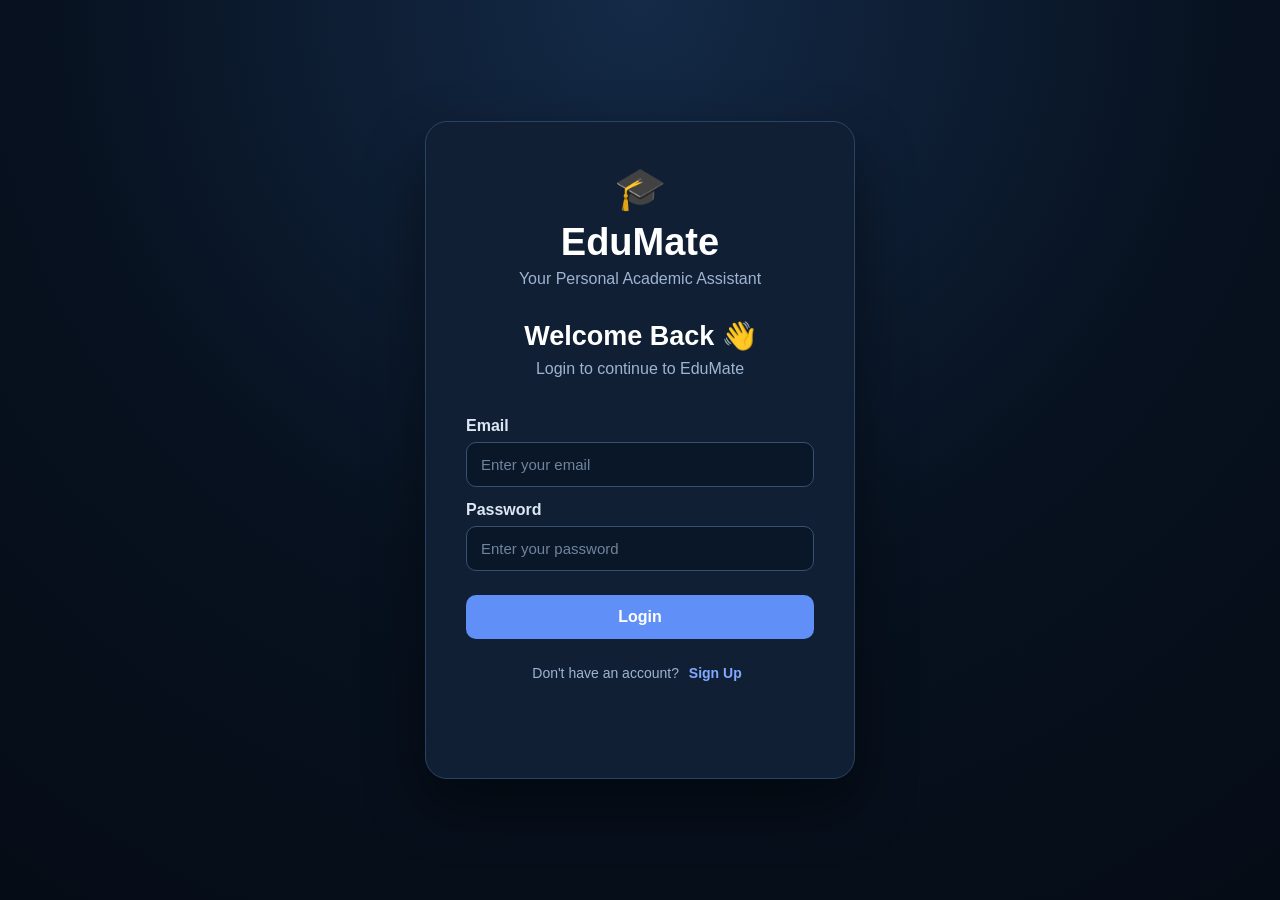
==== index.html @ b63b21ca "added all files" ====
<!DOCTYPE html>
<html lang="en">

<head>

    <meta charset="UTF-8">

    <meta name="viewport" content="width=device-width, initial-scale=1.0">

    <title>EduMate - Personal Academic Assistant</title>

    <link rel="stylesheet" href="style.css">

</head>


<body>


    <!-- =====================================================
         LOGIN / SIGN UP PAGE
    ====================================================== -->

    <section id="authPage" class="auth-page">

        <div class="auth-card">

            <div class="auth-logo">
                🎓
            </div>

            <h1>EduMate</h1>

            <p class="auth-tagline">
                Your Personal Academic Assistant
            </p>


            <!-- ================= LOGIN ================= -->

            <div id="loginSection">

                <h2>Welcome Back 👋</h2>

                <p class="auth-subtitle">
                    Login to continue to EduMate
                </p>


                <form id="loginForm">

                    <label for="loginEmail">
                        Email
                    </label>

                    <input type="email" id="loginEmail" placeholder="Enter your email" required>


                    <label for="loginPassword">
                        Password
                    </label>

                    <input type="password" id="loginPassword" placeholder="Enter your password" required>


                    <button type="submit" class="auth-primary-btn">
                        Login
                    </button>

                </form>


                <p class="switch-auth">

                    Don't have an account?

                    <button type="button" id="showSignupBtn">
                        Sign Up
                    </button>

                </p>

            </div>


            <!-- ================= SIGN UP ================= -->

            <div id="signupSection" style="display: none;">

                <h2>Create Account ✨</h2>

                <p class="auth-subtitle">
                    Create your EduMate account
                </p>


                <form id="signupForm">

                    <label for="signupEmail">
                        Email
                    </label>

                    <input type="email" id="signupEmail" placeholder="Enter your email" required>


                    <label for="signupPassword">
                        Create Password
                    </label>

                    <input type="password" id="signupPassword" placeholder="Create a password" minlength="6" required>


                    <label for="confirmPassword">
                        Confirm Password
                    </label>

                    <input type="password" id="confirmPassword" placeholder="Confirm your password" minlength="6"
                        required>


                    <button type="submit" class="auth-primary-btn">
                        Create Account
                    </button>

                </form>


                <p class="switch-auth">

                    Already have an account?

                    <button type="button" id="showLoginBtn">
                        Login
                    </button>

                </p>

            </div>


            <p id="authMessage"></p>

        </div>

    </section>



    <!-- =====================================================
         MAIN EDUMATE APPLICATION
    ====================================================== -->

    <div id="mainApp" style="display: none;">


        <!-- ================= HEADER ================= -->

        <header>

            <div>

                <h1>EduMate</h1>

                <p>
                    Your Personal Academic Assistant
                </p>

            </div>


            <button id="logoutBtn">
                Logout
            </button>

        </header>



        <!-- ================= MAIN CONTENT ================= -->

        <main>


            <!-- ================= WELCOME ================= -->

            <section class="welcome">

                <h2>
                    Welcome to EduMate 👋
                </h2>

                <p>
                    Manage your academics, plan your studies
                    and explore colleges.
                </p>

            </section>



            <!-- =================================================
                 FEATURES
            ================================================== -->

            <section class="features">


                <!-- =================================================
                     COLLEGE PREDICTOR
                ================================================== -->

                <div class="feature-card">

                    <h3>
                        🎓 College Predictor
                    </h3>

                    <p>
                        Find colleges based on your academic
                        preferences.
                    </p>


                    <button id="predictorBtn">
                        Open Predictor
                    </button>


                    <div id="predictorForm" class="predictor-form">


                        <!-- PERCENTILE -->

                        <label for="percentile">
                            Your Percentile:
                        </label>

                        <input type="number" id="percentile" placeholder="Enter your percentile" step="0.01" min="0"
                            max="100">


                        <!-- CATEGORY -->

                        <label for="category">
                            Category:
                        </label>

                        <select id="category">

                            <option value="OPEN">
                                OPEN
                            </option>

                            <option value="OBC">
                                OBC
                            </option>

                            <option value="SC">
                                SC
                            </option>

                            <option value="ST">
                                ST
                            </option>

                            <option value="VJ">
                                VJ
                            </option>

                            <option value="NT1">
                                NT1
                            </option>

                            <option value="NT2">
                                NT2
                            </option>

                            <option value="NT3">
                                NT3
                            </option>

                            <option value="EWS">
                                EWS
                            </option>

                        </select>



                        <!-- GENDER -->

                        <label for="gender">
                            Gender:
                        </label>

                        <select id="gender">

                            <option value="FEMALE">
                                Female
                            </option>

                            <option value="MALE">
                                Male
                            </option>

                        </select>



                        <!-- BRANCH -->

                        <label for="branch">
                            Preferred Branch:
                        </label>

                        <select id="branch">

                            <option value="Computer Engineering">
                                Computer Engineering
                            </option>

                            <option value="Information Technology">
                                Information Technology
                            </option>

                            <option value="Artificial Intelligence and Data Science">
                                AI & Data Science
                            </option>

                            <option value="Artificial Intelligence and Machine Learning">
                                AI & Machine Learning
                            </option>

                        </select>



                        <!-- HOME UNIVERSITY -->

                        <label for="homeUniversity">
                            Home University:
                        </label>

                        <select id="homeUniversity">

                            <option value="SPPU">
                                Savitribai Phule Pune University (SPPU)
                            </option>

                            <option value="MU">
                                University of Mumbai
                            </option>

                            <option value="RTMNU">
                                Rashtrasant Tukadoji Maharaj Nagpur University
                            </option>

                            <option value="DBATU">
                                Dr. Babasaheb Ambedkar Technological University
                            </option>

                        </select>



                        <!-- LOCATION -->

                        <label for="location">
                            Preferred Location:
                        </label>

                        <select id="location">

                            <option value="Pune">
                                Pune
                            </option>

                            <option value="Mumbai">
                                Mumbai
                            </option>

                            <option value="Nashik">
                                Nashik
                            </option>

                            <option value="Nagpur">
                                Nagpur
                            </option>

                        </select>



                        <!-- PREDICT -->

                        <button id="predictBtn">
                            Predict Colleges
                        </button>


                        <!-- RESULTS -->

                        <div id="results"></div>

                    </div>

                </div>



                <!-- =================================================
                     STUDY PLANNER
                ================================================== -->

                <div class="feature-card">

                    <h3>
                        📚 Study Planner
                    </h3>

                    <p>
                        Create and manage your study schedule.
                    </p>


                    <button id="plannerBtn">
                        Open Planner
                    </button>


                    <div id="plannerForm" class="planner-form">


                        <!-- TASK -->

                        <label for="studyTask">
                            Study Task:
                        </label>

                        <input type="text" id="studyTask">


                        <!-- DATE -->

                        <label for="studyDate">
                            Date:
                        </label>

                        <input type="date" id="studyDate">


                        <!-- HOURS -->

                        <label for="studyHours">
                            Study Hours:
                        </label>

                        <input type="number" id="studyHours" min="0.5" step="0.5">


                        <!-- PRIORITY -->

                        <label for="priority">
                            Priority:
                        </label>

                        <select id="priority">

                            <option value="Low">
                                Low
                            </option>

                            <option value="Medium" selected>
                                Medium
                            </option>

                            <option value="High">
                                High
                            </option>

                        </select>


                        <button id="addTaskBtn">
                            Add Task
                        </button>


                        <!-- TASK LIST -->

                        <div id="taskList">

                            <p class="empty-message">
                                No study tasks added yet.
                            </p>

                        </div>

                    </div>

                </div>



                <!-- =================================================
                     ACADEMIC TRACKER
                ================================================== -->

                <div class="feature-card">

                    <h3>
                        📊 Academic Tracker
                    </h3>

                    <p>
                        Track your marks and monitor your
                        academic performance.
                    </p>


                    <button id="trackerBtn">
                        Open Tracker
                    </button>


                    <div id="trackerForm" class="tracker-form">


                        <!-- SUBJECT -->

                        <label for="subjectName">
                            Subject:
                        </label>

                        <input type="text" id="subjectName">


                        <!-- MARKS -->

                        <label for="marksObtained">
                            Marks Obtained:
                        </label>

                        <input type="number" id="marksObtained" min="0">


                        <!-- TOTAL -->

                        <label for="totalMarks">
                            Total Marks:
                        </label>

                        <input type="number" id="totalMarks" min="1">


                        <button id="addSubjectBtn">
                            Add Subject
                        </button>


                        <!-- PERFORMANCE -->

                        <div id="performance">

                            <h3>
                                Overall Performance
                            </h3>

                            <p>
                                No subjects added yet.
                            </p>

                        </div>


                        <!-- SUBJECT LIST -->

                        <div id="subjectList"></div>

                    </div>

                </div>


            </section>

        </main>



        <!-- ================= FOOTER ================= -->

        <footer>

            <p>
                EduMate © 2026
            </p>

        </footer>


    </div>



    <!-- JAVASCRIPT -->

    <script src="script.js"></script>

</body>

</html>
---- style.css ----
/* =====================================================
   EDUMATE - COMPLETE DARK THEME
===================================================== */


/* =====================================================
   GLOBAL
===================================================== */

* {
    box-sizing: border-box;
}

html {
    scroll-behavior: smooth;
}

body {
    margin: 0;
    font-family: "Segoe UI", Arial, sans-serif;

    background: #07111f;
    color: #f5f7fb;

    min-height: 100vh;
}


/* =====================================================
   LOGIN / SIGN UP PAGE
===================================================== */

.auth-page {
    min-height: 100vh;

    display: flex;
    justify-content: center;
    align-items: center;

    padding: 30px;

    background:
        radial-gradient(circle at top,
            #142a47 0%,
            #07111f 55%,
            #050c16 100%);
}


.auth-card {
    width: 100%;
    max-width: 430px;

    padding: 42px 40px;

    background: #101f34;

    border: 1px solid #294463;

    border-radius: 22px;

    box-shadow:
        0 25px 60px rgba(0, 0, 0, 0.45);

    text-align: center;
}


.auth-logo {
    font-size: 42px;
    margin-bottom: 8px;
}


.auth-card h1 {
    margin: 0;

    font-size: 38px;

    color: #ffffff;
}


.auth-tagline {
    margin-top: 6px;
    margin-bottom: 32px;

    color: #9eb4d0;

    font-size: 16px;
}


.auth-card h2 {
    margin-bottom: 8px;

    font-size: 27px;

    color: #ffffff;
}


.auth-subtitle {
    margin-top: 0;
    margin-bottom: 25px;

    color: #9eb4d0;
}


/* LOGIN FORM */

#loginForm,
#signupForm {
    display: flex;
    flex-direction: column;

    text-align: left;
}


#loginForm label,
#signupForm label {
    margin-top: 14px;
    margin-bottom: 7px;

    font-weight: 600;

    color: #dbe7f5;
}


#loginForm input,
#signupForm input {
    width: 100%;

    padding: 13px 14px;

    border-radius: 10px;

    border: 1px solid #36516f;

    background: #0a1728;

    color: #ffffff;

    font-size: 15px;

    outline: none;
}


#loginForm input:focus,
#signupForm input:focus {
    border-color: #6d9cff;

    box-shadow:
        0 0 0 3px rgba(109, 156, 255, 0.12);
}


#loginForm input::placeholder,
#signupForm input::placeholder {
    color: #70849d;
}


/* AUTH BUTTON */

.auth-primary-btn {
    width: 100%;

    margin-top: 24px;

    padding: 13px;

    border: none;

    border-radius: 10px;

    background: #5f8ff7;

    color: white;

    font-size: 16px;

    font-weight: 700;

    cursor: pointer;

    transition: 0.2s;
}


.auth-primary-btn:hover {
    background: #79a4ff;

    transform: translateY(-1px);
}


/* SWITCH LOGIN / SIGNUP */

.switch-auth {
    margin-top: 25px;

    color: #9eb4d0;

    font-size: 14px;
}


.switch-auth button {
    border: none;

    background: none;

    color: #80a9ff;

    font-weight: 700;

    cursor: pointer;

    font-size: 14px;
}


.switch-auth button:hover {
    text-decoration: underline;
}


/* AUTH MESSAGES */

#authMessage {
    min-height: 22px;

    margin-top: 18px;

    font-size: 14px;

    font-weight: 600;
}


.auth-error {
    color: #ff8585;
}


.auth-success {
    color: #72e2ad;
}



/* =====================================================
   MAIN HEADER
===================================================== */

header {
    display: flex;

    justify-content: space-between;
    align-items: center;

    padding: 22px 6%;

    background: #0d1c30;

    border-bottom: 1px solid #243c59;
}


header h1 {
    margin: 0;

    font-size: 30px;

    color: #ffffff;
}


header p {
    margin: 4px 0 0;

    color: #9eb4d0;
}


#logoutBtn {
    padding: 10px 18px;

    border: 1px solid #36516f;

    border-radius: 9px;

    background: transparent;

    color: #c9d8eb;

    font-weight: 600;

    cursor: pointer;
}


#logoutBtn:hover {
    background: #162b45;
}



/* =====================================================
   MAIN
===================================================== */

main {
    width: 100%;

    max-width: 1250px;

    margin: auto;

    padding: 50px 30px;
}


/* =====================================================
   WELCOME
===================================================== */

.welcome {
    text-align: center;

    margin-bottom: 42px;
}


.welcome h2 {
    margin-bottom: 10px;

    font-size: 36px;

    color: #ffffff;
}


.welcome p {
    margin: 0;

    color: #9eb4d0;

    font-size: 18px;
}



/* =====================================================
   FEATURES GRID
===================================================== */

.features {
    display: grid;

    grid-template-columns: repeat(2, minmax(0, 1fr));

    gap: 28px;

    align-items: start;
}


/* =====================================================
   FEATURE CARDS
===================================================== */

.feature-card {
    background: #101f34;

    border: 1px solid #294463;

    border-radius: 20px;

    padding: 30px;

    box-shadow:
        0 10px 30px rgba(0, 0, 0, 0.18);

    min-width: 0;
}


.feature-card h3 {
    margin-top: 0;

    margin-bottom: 12px;

    font-size: 25px;

    color: #ffffff;
}


.feature-card>p {
    margin-bottom: 25px;

    color: #9eb4d0;

    font-size: 17px;

    line-height: 1.5;
}


/* =====================================================
   GENERAL BUTTONS
===================================================== */

.feature-card button {
    border: none;

    border-radius: 10px;

    padding: 12px 20px;

    background: #5f8ff7;

    color: white;

    font-size: 16px;

    font-weight: 600;

    cursor: pointer;

    transition: 0.2s;
}


.feature-card button:hover {
    background: #79a4ff;

    transform: translateY(-1px);
}



/* =====================================================
   PREDICTOR
===================================================== */

.predictor-form {
    display: none;

    margin-top: 28px;

    padding-top: 24px;

    border-top: 1px solid #294463;
}


.predictor-form label {
    display: block;

    margin-top: 18px;

    margin-bottom: 7px;

    color: #dbe7f5;

    font-weight: 600;
}


.predictor-form input,
.predictor-form select {
    width: 100%;

    padding: 12px 13px;

    border-radius: 9px;

    border: 1px solid #36516f;

    background: #0a1728;

    color: #ffffff;

    font-size: 15px;

    outline: none;
}


.predictor-form input:focus,
.predictor-form select:focus {
    border-color: #6d9cff;
}


#predictBtn {
    margin-top: 24px;
}



/* =====================================================
   COLLEGE RESULTS
===================================================== */

#results {
    margin-top: 30px;
}


#results h3 {
    margin-bottom: 20px;

    color: #ffffff;
}


.college-result {
    position: relative;

    padding: 20px;

    margin-bottom: 16px;

    border-radius: 14px;

    background: #0b192b;

    border: 1px solid #294463;
}


.college-result h4 {
    margin: 0 0 12px;

    padding-right: 10px;

    color: #ffffff;

    font-size: 17px;

    line-height: 1.4;
}


.college-result p {
    margin: 8px 0;

    color: #9eb4d0;
}


.chance-badge {
    display: inline-block;

    margin-bottom: 10px;

    padding: 5px 10px;

    border-radius: 20px;

    font-size: 12px;

    font-weight: 700;
}


.chance-badge.safe {
    background: rgba(67, 210, 145, 0.15);

    color: #72e2ad;

    border: 1px solid rgba(67, 210, 145, 0.35);
}


.chance-badge.moderate {
    background: rgba(95, 143, 247, 0.15);

    color: #8db2ff;

    border: 1px solid rgba(95, 143, 247, 0.35);
}


.chance-badge.difficult {
    background: rgba(255, 150, 100, 0.12);

    color: #ffad82;

    border: 1px solid rgba(255, 150, 100, 0.3);
}


.loading {
    margin-top: 20px;

    color: #9eb4d0;
}


.error-message {
    margin-top: 20px;

    padding: 14px;

    border-radius: 10px;

    background: rgba(255, 80, 80, 0.1);

    border: 1px solid rgba(255, 100, 100, 0.3);

    color: #ff9292;
}



/* =====================================================
   PLANNER
===================================================== */

.planner-form {
    display: none;

    margin-top: 28px;

    padding-top: 24px;

    border-top: 1px solid #294463;
}


/*
   IMPORTANT:
   Each planner field gets its own row.
   This removes the cramped horizontal layout.
*/

.planner-form label {
    display: block;

    margin-top: 18px;

    margin-bottom: 7px;

    color: #dbe7f5;

    font-weight: 600;
}


.planner-form input,
.planner-form select {
    width: 100%;

    padding: 12px 13px;

    border-radius: 9px;

    border: 1px solid #36516f;

    background: #0a1728;

    color: #ffffff;

    font-size: 15px;

    outline: none;
}


.planner-form input:focus,
.planner-form select:focus {
    border-color: #6d9cff;
}


#addTaskBtn {
    margin-top: 22px;
}


/* TASK LIST */

#taskList {
    margin-top: 28px;
}


.empty-message {
    color: #7186a0;
}


.study-task {
    padding: 18px;

    margin-bottom: 14px;

    border-radius: 13px;

    background: #0b192b;

    border: 1px solid #294463;
}


.study-task h4 {
    margin: 0 0 10px;

    color: #ffffff;

    font-size: 17px;
}


.study-task p {
    margin: 6px 0;

    color: #9eb4d0;
}


.study-task strong {
    color: #ffffff;
}


.completed-task {
    opacity: 0.55;
}


.completed-task h4 {
    text-decoration: line-through;
}


.task-buttons {
    display: flex;

    gap: 10px;

    margin-top: 15px;
}


.task-buttons button {
    margin: 0;
}


.complete-btn {
    background: #5f8ff7 !important;
}


.delete-task-btn {
    background: #344a64 !important;
}



/* =====================================================
   ACADEMIC TRACKER
===================================================== */

.tracker-form {
    display: none;

    margin-top: 28px;

    padding-top: 24px;

    border-top: 1px solid #294463;
}


/*
   IMPORTANT:
   Tracker inputs are stacked vertically instead
   of sitting next to each other.
*/

.tracker-form label {
    display: block;

    margin-top: 18px;

    margin-bottom: 7px;

    color: #dbe7f5;

    font-weight: 600;
}


.tracker-form input {
    width: 100%;

    padding: 12px 13px;

    border-radius: 9px;

    border: 1px solid #36516f;

    background: #0a1728;

    color: #ffffff;

    font-size: 15px;

    outline: none;
}


.tracker-form input:focus {
    border-color: #6d9cff;
}


#addSubjectBtn {
    margin-top: 22px;
}


/* PERFORMANCE */

#performance {
    margin-top: 30px;

    padding: 20px;

    border-radius: 14px;

    background: #0b192b;

    border: 1px solid #294463;
}


#performance h3 {
    margin: 0 0 10px;

    color: #ffffff;
}


#performance p {
    margin: 6px 0;

    color: #9eb4d0;
}


.overall-percentage {
    font-size: 32px !important;

    font-weight: 700;

    color: #8db2ff !important;
}


/* SUBJECTS */

#subjectList {
    margin-top: 20px;
}


.subject-result {
    position: relative;

    padding: 18px;

    margin-bottom: 13px;

    border-radius: 13px;

    background: #0b192b;

    border: 1px solid #294463;
}


.subject-result h4 {
    margin: 0 0 7px;

    color: #ffffff;

    font-size: 17px;
}


.subject-result p {
    margin: 5px 0;

    color: #9eb4d0;
}


.delete-subject-btn {
    margin-top: 10px;

    background: #344a64 !important;
}



/* =====================================================
   FOOTER
===================================================== */

footer {
    text-align: center;

    padding: 30px;

    color: #7186a0;

    font-size: 14px;
}



/* =====================================================
   RESPONSIVE
===================================================== */

@media (max-width: 850px) {

    .features {
        grid-template-columns: 1fr;
    }

}


@media (max-width: 600px) {

    .auth-page {
        padding: 18px;
    }


    .auth-card {
        padding: 32px 24px;
    }


    main {
        padding: 35px 18px;
    }


    .feature-card {
        padding: 24px;
    }


    .welcome h2 {
        font-size: 29px;
    }


    header {
        padding: 18px 20px;
    }


    header h1 {
        font-size: 25px;
    }

}
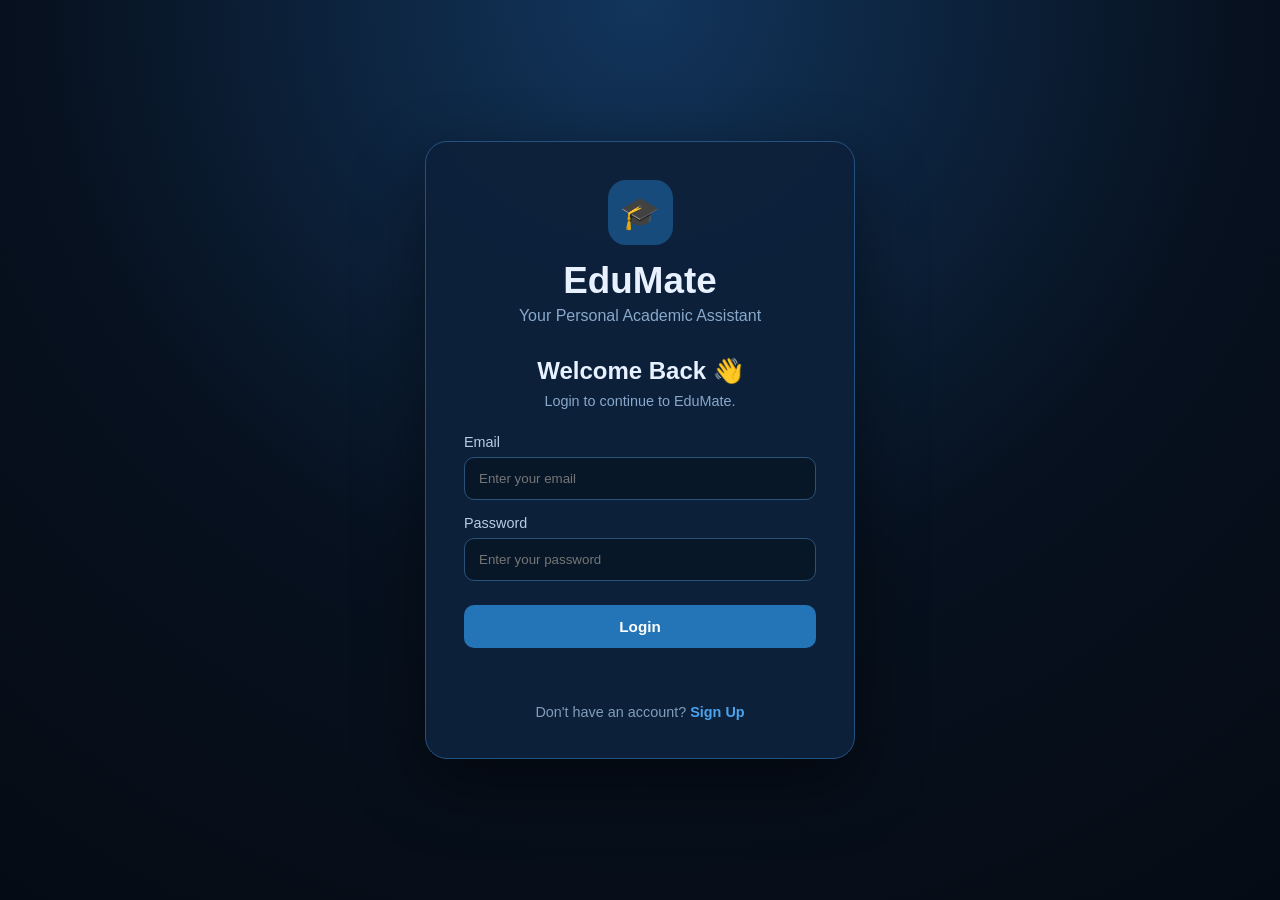
==== commit 5b6d24d4: "separated 3 pages and added more branches" ====
--- a/index.html
+++ b/index.html
@@ -2,24 +2,19 @@
 <html lang="en">
 
 <head>
-
     <meta charset="UTF-8">
-
     <meta name="viewport" content="width=device-width, initial-scale=1.0">
 
     <title>EduMate - Personal Academic Assistant</title>
 
     <link rel="stylesheet" href="style.css">
-
 </head>
 
-
 <body>
 
-
-    <!-- =====================================================
-         LOGIN / SIGN UP PAGE
-    ====================================================== -->
+    <!-- =========================
+         LOGIN / SIGNUP PAGE
+    ========================== -->
 
     <section id="authPage" class="auth-page">
 
@@ -31,157 +26,159 @@
 
             <h1>EduMate</h1>
 
-            <p class="auth-tagline">
+            <p class="auth-subtitle">
                 Your Personal Academic Assistant
             </p>
 
 
-            <!-- ================= LOGIN ================= -->
-
-            <div id="loginSection">
+            <!-- LOGIN -->
+
+            <div id="loginBox">
 
                 <h2>Welcome Back 👋</h2>
 
-                <p class="auth-subtitle">
-                    Login to continue to EduMate
+                <p class="auth-description">
+                    Login to continue to EduMate.
                 </p>
 
 
-                <form id="loginForm">
-
-                    <label for="loginEmail">
-                        Email
-                    </label>
-
-                    <input type="email" id="loginEmail" placeholder="Enter your email" required>
-
-
-                    <label for="loginPassword">
-                        Password
-                    </label>
-
-                    <input type="password" id="loginPassword" placeholder="Enter your password" required>
-
-
-                    <button type="submit" class="auth-primary-btn">
+                <label for="loginEmail">
+                    Email
+                </label>
+
+                <input type="email" id="loginEmail" placeholder="Enter your email">
+
+
+                <label for="loginPassword">
+                    Password
+                </label>
+
+                <input type="password" id="loginPassword" placeholder="Enter your password">
+
+
+                <button class="auth-button" onclick="loginUser()">
+
+                    Login
+
+                </button>
+
+
+                <p id="loginMessage" class="auth-message">
+                </p>
+
+
+                <p class="switch-auth">
+
+                    Don't have an account?
+
+                    <button class="text-button" onclick="showSignup()">
+
+                        Sign Up
+
+                    </button>
+
+                </p>
+
+            </div>
+
+
+
+            <!-- SIGNUP -->
+
+            <div id="signupBox" style="display: none;">
+
+                <h2>Create Account ✨</h2>
+
+                <p class="auth-description">
+                    Create your EduMate account.
+                </p>
+
+
+                <label for="signupEmail">
+                    Email
+                </label>
+
+                <input type="email" id="signupEmail" placeholder="Enter your email">
+
+
+                <label for="signupPassword">
+                    Password
+                </label>
+
+                <input type="password" id="signupPassword" placeholder="Create a password">
+
+
+                <label for="signupConfirmPassword">
+                    Confirm Password
+                </label>
+
+                <input type="password" id="signupConfirmPassword" placeholder="Confirm your password">
+
+
+                <button class="auth-button" onclick="signupUser()">
+
+                    Create Account
+
+                </button>
+
+
+                <p id="signupMessage" class="auth-message">
+                </p>
+
+
+                <p class="switch-auth">
+
+                    Already have an account?
+
+                    <button class="text-button" onclick="showLogin()">
+
                         Login
+
                     </button>
 
-                </form>
-
-
-                <p class="switch-auth">
-
-                    Don't have an account?
-
-                    <button type="button" id="showSignupBtn">
-                        Sign Up
-                    </button>
-
                 </p>
 
             </div>
 
-
-            <!-- ================= SIGN UP ================= -->
-
-            <div id="signupSection" style="display: none;">
-
-                <h2>Create Account ✨</h2>
-
-                <p class="auth-subtitle">
-                    Create your EduMate account
-                </p>
-
-
-                <form id="signupForm">
-
-                    <label for="signupEmail">
-                        Email
-                    </label>
-
-                    <input type="email" id="signupEmail" placeholder="Enter your email" required>
-
-
-                    <label for="signupPassword">
-                        Create Password
-                    </label>
-
-                    <input type="password" id="signupPassword" placeholder="Create a password" minlength="6" required>
-
-
-                    <label for="confirmPassword">
-                        Confirm Password
-                    </label>
-
-                    <input type="password" id="confirmPassword" placeholder="Confirm your password" minlength="6"
-                        required>
-
-
-                    <button type="submit" class="auth-primary-btn">
-                        Create Account
-                    </button>
-
-                </form>
-
-
-                <p class="switch-auth">
-
-                    Already have an account?
-
-                    <button type="button" id="showLoginBtn">
-                        Login
-                    </button>
-
-                </p>
+        </div>
+
+    </section>
+
+
+
+    <!-- =========================
+         DASHBOARD
+    ========================== -->
+
+    <section id="dashboardPage" style="display: none;">
+
+        <header>
+
+            <div class="header-content">
+
+                <div>
+
+                    <h1>EduMate</h1>
+
+                    <p>
+                        Your Personal Academic Assistant
+                    </p>
+
+                </div>
+
+
+                <button class="logout-button" onclick="logoutUser()">
+
+                    Logout
+
+                </button>
 
             </div>
 
-
-            <p id="authMessage"></p>
-
-        </div>
-
-    </section>
-
-
-
-    <!-- =====================================================
-         MAIN EDUMATE APPLICATION
-    ====================================================== -->
-
-    <div id="mainApp" style="display: none;">
-
-
-        <!-- ================= HEADER ================= -->
-
-        <header>
-
-            <div>
-
-                <h1>EduMate</h1>
-
-                <p>
-                    Your Personal Academic Assistant
-                </p>
-
-            </div>
-
-
-            <button id="logoutBtn">
-                Logout
-            </button>
-
         </header>
 
 
-
-        <!-- ================= MAIN CONTENT ================= -->
-
         <main>
-
-
-            <!-- ================= WELCOME ================= -->
 
             <section class="welcome">
 
@@ -198,397 +195,94 @@
 
 
 
-            <!-- =================================================
-                 FEATURES
-            ================================================== -->
-
             <section class="features">
 
 
-                <!-- =================================================
-                     COLLEGE PREDICTOR
-                ================================================== -->
+                <!-- PREDICTOR -->
 
                 <div class="feature-card">
 
+                    <div class="feature-icon">
+                        🎓
+                    </div>
+
                     <h3>
-                        🎓 College Predictor
+                        College Predictor
                     </h3>
 
                     <p>
-                        Find colleges based on your academic
-                        preferences.
+                        Find colleges based on your
+                        percentile, category, branch
+                        and preferences.
                     </p>
 
-
-                    <button id="predictorBtn">
+                    <button onclick="window.location.href='predictor.html'">
+
                         Open Predictor
+
                     </button>
 
-
-                    <div id="predictorForm" class="predictor-form">
-
-
-                        <!-- PERCENTILE -->
-
-                        <label for="percentile">
-                            Your Percentile:
-                        </label>
-
-                        <input type="number" id="percentile" placeholder="Enter your percentile" step="0.01" min="0"
-                            max="100">
-
-
-                        <!-- CATEGORY -->
-
-                        <label for="category">
-                            Category:
-                        </label>
-
-                        <select id="category">
-
-                            <option value="OPEN">
-                                OPEN
-                            </option>
-
-                            <option value="OBC">
-                                OBC
-                            </option>
-
-                            <option value="SC">
-                                SC
-                            </option>
-
-                            <option value="ST">
-                                ST
-                            </option>
-
-                            <option value="VJ">
-                                VJ
-                            </option>
-
-                            <option value="NT1">
-                                NT1
-                            </option>
-
-                            <option value="NT2">
-                                NT2
-                            </option>
-
-                            <option value="NT3">
-                                NT3
-                            </option>
-
-                            <option value="EWS">
-                                EWS
-                            </option>
-
-                        </select>
-
-
-
-                        <!-- GENDER -->
-
-                        <label for="gender">
-                            Gender:
-                        </label>
-
-                        <select id="gender">
-
-                            <option value="FEMALE">
-                                Female
-                            </option>
-
-                            <option value="MALE">
-                                Male
-                            </option>
-
-                        </select>
-
-
-
-                        <!-- BRANCH -->
-
-                        <label for="branch">
-                            Preferred Branch:
-                        </label>
-
-                        <select id="branch">
-
-                            <option value="Computer Engineering">
-                                Computer Engineering
-                            </option>
-
-                            <option value="Information Technology">
-                                Information Technology
-                            </option>
-
-                            <option value="Artificial Intelligence and Data Science">
-                                AI & Data Science
-                            </option>
-
-                            <option value="Artificial Intelligence and Machine Learning">
-                                AI & Machine Learning
-                            </option>
-
-                        </select>
-
-
-
-                        <!-- HOME UNIVERSITY -->
-
-                        <label for="homeUniversity">
-                            Home University:
-                        </label>
-
-                        <select id="homeUniversity">
-
-                            <option value="SPPU">
-                                Savitribai Phule Pune University (SPPU)
-                            </option>
-
-                            <option value="MU">
-                                University of Mumbai
-                            </option>
-
-                            <option value="RTMNU">
-                                Rashtrasant Tukadoji Maharaj Nagpur University
-                            </option>
-
-                            <option value="DBATU">
-                                Dr. Babasaheb Ambedkar Technological University
-                            </option>
-
-                        </select>
-
-
-
-                        <!-- LOCATION -->
-
-                        <label for="location">
-                            Preferred Location:
-                        </label>
-
-                        <select id="location">
-
-                            <option value="Pune">
-                                Pune
-                            </option>
-
-                            <option value="Mumbai">
-                                Mumbai
-                            </option>
-
-                            <option value="Nashik">
-                                Nashik
-                            </option>
-
-                            <option value="Nagpur">
-                                Nagpur
-                            </option>
-
-                        </select>
-
-
-
-                        <!-- PREDICT -->
-
-                        <button id="predictBtn">
-                            Predict Colleges
-                        </button>
-
-
-                        <!-- RESULTS -->
-
-                        <div id="results"></div>
-
+                </div>
+
+
+
+                <!-- TRACKER -->
+
+                <div class="feature-card">
+
+                    <div class="feature-icon">
+                        📊
                     </div>
 
+                    <h3>
+                        Academic Tracker
+                    </h3>
+
+                    <p>
+                        Track your marks and monitor
+                        your academic performance.
+                    </p>
+
+                    <button onclick="window.location.href='tracker.html'">
+
+                        Open Tracker
+
+                    </button>
+
                 </div>
 
 
 
-                <!-- =================================================
-                     STUDY PLANNER
-                ================================================== -->
+                <!-- PLANNER -->
 
                 <div class="feature-card">
 
+                    <div class="feature-icon">
+                        📚
+                    </div>
+
                     <h3>
-                        📚 Study Planner
+                        Study Planner
                     </h3>
 
                     <p>
-                        Create and manage your study schedule.
+                        Organize your study tasks
+                        and manage your schedule.
                     </p>
 
-
-                    <button id="plannerBtn">
+                    <button onclick="window.location.href='planner.html'">
+
                         Open Planner
+
                     </button>
 
-
-                    <div id="plannerForm" class="planner-form">
-
-
-                        <!-- TASK -->
-
-                        <label for="studyTask">
-                            Study Task:
-                        </label>
-
-                        <input type="text" id="studyTask">
-
-
-                        <!-- DATE -->
-
-                        <label for="studyDate">
-                            Date:
-                        </label>
-
-                        <input type="date" id="studyDate">
-
-
-                        <!-- HOURS -->
-
-                        <label for="studyHours">
-                            Study Hours:
-                        </label>
-
-                        <input type="number" id="studyHours" min="0.5" step="0.5">
-
-
-                        <!-- PRIORITY -->
-
-                        <label for="priority">
-                            Priority:
-                        </label>
-
-                        <select id="priority">
-
-                            <option value="Low">
-                                Low
-                            </option>
-
-                            <option value="Medium" selected>
-                                Medium
-                            </option>
-
-                            <option value="High">
-                                High
-                            </option>
-
-                        </select>
-
-
-                        <button id="addTaskBtn">
-                            Add Task
-                        </button>
-
-
-                        <!-- TASK LIST -->
-
-                        <div id="taskList">
-
-                            <p class="empty-message">
-                                No study tasks added yet.
-                            </p>
-
-                        </div>
-
-                    </div>
-
                 </div>
 
 
-
-                <!-- =================================================
-                     ACADEMIC TRACKER
-                ================================================== -->
-
-                <div class="feature-card">
-
-                    <h3>
-                        📊 Academic Tracker
-                    </h3>
-
-                    <p>
-                        Track your marks and monitor your
-                        academic performance.
-                    </p>
-
-
-                    <button id="trackerBtn">
-                        Open Tracker
-                    </button>
-
-
-                    <div id="trackerForm" class="tracker-form">
-
-
-                        <!-- SUBJECT -->
-
-                        <label for="subjectName">
-                            Subject:
-                        </label>
-
-                        <input type="text" id="subjectName">
-
-
-                        <!-- MARKS -->
-
-                        <label for="marksObtained">
-                            Marks Obtained:
-                        </label>
-
-                        <input type="number" id="marksObtained" min="0">
-
-
-                        <!-- TOTAL -->
-
-                        <label for="totalMarks">
-                            Total Marks:
-                        </label>
-
-                        <input type="number" id="totalMarks" min="1">
-
-
-                        <button id="addSubjectBtn">
-                            Add Subject
-                        </button>
-
-
-                        <!-- PERFORMANCE -->
-
-                        <div id="performance">
-
-                            <h3>
-                                Overall Performance
-                            </h3>
-
-                            <p>
-                                No subjects added yet.
-                            </p>
-
-                        </div>
-
-
-                        <!-- SUBJECT LIST -->
-
-                        <div id="subjectList"></div>
-
-                    </div>
-
-                </div>
-
-
             </section>
 
         </main>
 
-
-
-        <!-- ================= FOOTER ================= -->
 
         <footer>
 
@@ -598,14 +292,336 @@
 
         </footer>
 
-
-    </div>
-
-
-
-    <!-- JAVASCRIPT -->
-
-    <script src="script.js"></script>
+    </section>
+
+
+
+    <!-- =========================
+         LOGIN JAVASCRIPT
+    ========================== -->
+
+    <script>
+
+        const authPage =
+            document.getElementById("authPage");
+
+        const dashboardPage =
+            document.getElementById("dashboardPage");
+
+
+        // -------------------------
+        // CHECK EXISTING LOGIN
+        // -------------------------
+
+        window.addEventListener(
+            "DOMContentLoaded",
+            function () {
+
+                const loggedIn =
+                    localStorage.getItem(
+                        "edumateLoggedIn"
+                    );
+
+                if (loggedIn === "true") {
+
+                    showDashboard();
+
+                }
+
+            }
+        );
+
+
+        // -------------------------
+        // SHOW SIGNUP
+        // -------------------------
+
+        function showSignup() {
+
+            document.getElementById(
+                "loginBox"
+            ).style.display = "none";
+
+
+            document.getElementById(
+                "signupBox"
+            ).style.display = "block";
+
+        }
+
+
+        // -------------------------
+        // SHOW LOGIN
+        // -------------------------
+
+        function showLogin() {
+
+            document.getElementById(
+                "signupBox"
+            ).style.display = "none";
+
+
+            document.getElementById(
+                "loginBox"
+            ).style.display = "block";
+
+        }
+
+
+        // -------------------------
+        // SIGNUP
+        // -------------------------
+
+        function signupUser() {
+
+            const email =
+                document.getElementById(
+                    "signupEmail"
+                ).value.trim();
+
+
+            const password =
+                document.getElementById(
+                    "signupPassword"
+                ).value;
+
+
+            const confirmPassword =
+                document.getElementById(
+                    "signupConfirmPassword"
+                ).value;
+
+
+            const message =
+                document.getElementById(
+                    "signupMessage"
+                );
+
+
+            if (!email || !password || !confirmPassword) {
+
+                message.textContent =
+                    "Please fill in all fields.";
+
+                message.className =
+                    "auth-message error";
+
+                return;
+
+            }
+
+
+            if (password.length < 6) {
+
+                message.textContent =
+                    "Password must contain at least 6 characters.";
+
+                message.className =
+                    "auth-message error";
+
+                return;
+
+            }
+
+
+            if (password !== confirmPassword) {
+
+                message.textContent =
+                    "Passwords do not match.";
+
+                message.className =
+                    "auth-message error";
+
+                return;
+
+            }
+
+
+            const existingUser =
+                localStorage.getItem(
+                    "edumateUser"
+                );
+
+
+            if (existingUser) {
+
+                const user =
+                    JSON.parse(existingUser);
+
+
+                if (user.email === email) {
+
+                    message.textContent =
+                        "An account with this email already exists.";
+
+                    message.className =
+                        "auth-message error";
+
+                    return;
+
+                }
+
+            }
+
+
+            const user = {
+
+                email: email,
+
+                password: password
+
+            };
+
+
+            localStorage.setItem(
+                "edumateUser",
+                JSON.stringify(user)
+            );
+
+
+            message.textContent =
+                "Account created successfully! Please login.";
+
+            message.className =
+                "auth-message success";
+
+
+            document.getElementById(
+                "signupEmail"
+            ).value = "";
+
+
+            document.getElementById(
+                "signupPassword"
+            ).value = "";
+
+
+            document.getElementById(
+                "signupConfirmPassword"
+            ).value = "";
+
+
+            setTimeout(
+                showLogin,
+                1200
+            );
+
+        }
+
+
+        // -------------------------
+        // LOGIN
+        // -------------------------
+
+        function loginUser() {
+
+            const email =
+                document.getElementById(
+                    "loginEmail"
+                ).value.trim();
+
+
+            const password =
+                document.getElementById(
+                    "loginPassword"
+                ).value;
+
+
+            const message =
+                document.getElementById(
+                    "loginMessage"
+                );
+
+
+            const savedUser =
+                localStorage.getItem(
+                    "edumateUser"
+                );
+
+
+            if (!savedUser) {
+
+                message.textContent =
+                    "No account found. Please sign up first.";
+
+                message.className =
+                    "auth-message error";
+
+                return;
+
+            }
+
+
+            const user =
+                JSON.parse(savedUser);
+
+
+            if (
+                email === user.email &&
+                password === user.password
+            ) {
+
+                localStorage.setItem(
+                    "edumateLoggedIn",
+                    "true"
+                );
+
+
+                showDashboard();
+
+            }
+
+            else {
+
+                message.textContent =
+                    "Incorrect email or password.";
+
+                message.className =
+                    "auth-message error";
+
+            }
+
+        }
+
+
+        // -------------------------
+        // SHOW DASHBOARD
+        // -------------------------
+
+        function showDashboard() {
+
+            authPage.style.display =
+                "none";
+
+            dashboardPage.style.display =
+                "block";
+
+        }
+
+
+        // -------------------------
+        // LOGOUT
+        // -------------------------
+
+        function logoutUser() {
+
+            localStorage.removeItem(
+                "edumateLoggedIn"
+            );
+
+
+            dashboardPage.style.display =
+                "none";
+
+            authPage.style.display =
+                "flex";
+
+
+            showLogin();
+
+        }
+
+    </script>
 
 </body>
 
--- a/style.css
+++ b/style.css
@@ -1,983 +1,1478 @@
-/* =====================================================
-   EDUMATE - COMPLETE DARK THEME
-===================================================== */
-
-
-/* =====================================================
+/* =========================================
    GLOBAL
-===================================================== */
+========================================= */
 
 * {
     box-sizing: border-box;
-}
-
-html {
-    scroll-behavior: smooth;
-}
+    margin: 0;
+    padding: 0;
+}
+
 
 body {
-    margin: 0;
-    font-family: "Segoe UI", Arial, sans-serif;
-
-    background: #07111f;
-    color: #f5f7fb;
-
-    min-height: 100vh;
-}
-
-
-/* =====================================================
-   LOGIN / SIGN UP PAGE
-===================================================== */
+
+    font-family:
+        "Segoe UI",
+        Arial,
+        sans-serif;
+
+    background:
+        #07111f;
+
+    color:
+        #e8f1ff;
+
+    min-height:
+        100vh;
+
+}
+
+
+button,
+input,
+select {
+
+    font-family:
+        inherit;
+
+}
+
+
+button {
+
+    cursor:
+        pointer;
+
+}
+
+
+/* =========================================
+   HEADER
+========================================= */
+
+header {
+
+    background:
+        linear-gradient(135deg,
+            #0b1d35,
+            #102b4f);
+
+    border-bottom:
+        1px solid #1c416d;
+
+    padding:
+        28px 7%;
+
+    box-shadow:
+        0 5px 25px rgba(0,
+            0,
+            0,
+            0.25);
+
+}
+
+
+header h1 {
+
+    font-size:
+        2.2rem;
+
+    color:
+        #f0f6ff;
+
+}
+
+
+header p {
+
+    margin-top:
+        6px;
+
+    color:
+        #91afd0;
+
+}
+
+
+/* =========================================
+   HEADER CONTENT
+========================================= */
+
+.header-content {
+
+    display:
+        flex;
+
+    align-items:
+        center;
+
+    justify-content:
+        space-between;
+
+}
+
+
+/* =========================================
+   MAIN
+========================================= */
+
+main {
+
+    width:
+        100%;
+
+    max-width:
+        1200px;
+
+    margin:
+        auto;
+
+    padding:
+        45px 25px 70px;
+
+}
+
+
+/* =========================================
+   WELCOME
+========================================= */
+
+.welcome {
+
+    text-align:
+        center;
+
+    margin-bottom:
+        40px;
+
+}
+
+
+.welcome h2 {
+
+    font-size:
+        2rem;
+
+    margin-bottom:
+        10px;
+
+}
+
+
+.welcome p {
+
+    color:
+        #91afd0;
+
+    font-size:
+        1rem;
+
+}
+
+
+/* =========================================
+   FEATURE CARDS
+========================================= */
+
+.features {
+
+    display:
+        grid;
+
+    grid-template-columns:
+        repeat(3,
+            1fr);
+
+    gap:
+        24px;
+
+}
+
+
+.feature-card {
+
+    background:
+        linear-gradient(145deg,
+            #0d213b,
+            #0a192d);
+
+    border:
+        1px solid #1c416d;
+
+    border-radius:
+        18px;
+
+    padding:
+        30px;
+
+    min-height:
+        270px;
+
+    display:
+        flex;
+
+    flex-direction:
+        column;
+
+    justify-content:
+        space-between;
+
+    box-shadow:
+        0 12px 35px rgba(0,
+            0,
+            0,
+            0.25);
+
+    transition:
+        transform 0.25s ease,
+        border-color 0.25s ease,
+        box-shadow 0.25s ease;
+
+}
+
+
+.feature-card:hover {
+
+    transform:
+        translateY(-5px);
+
+    border-color:
+        #3e8edc;
+
+    box-shadow:
+        0 18px 45px rgba(0,
+            0,
+            0,
+            0.35);
+
+}
+
+
+.feature-icon {
+
+    font-size:
+        2.4rem;
+
+    margin-bottom:
+        12px;
+
+}
+
+
+.feature-card h3 {
+
+    font-size:
+        1.35rem;
+
+    margin-bottom:
+        10px;
+
+}
+
+
+.feature-card p {
+
+    color:
+        #91afd0;
+
+    line-height:
+        1.6;
+
+    margin-bottom:
+        25px;
+
+}
+
+
+/* =========================================
+   BUTTONS
+========================================= */
+
+button {
+
+    border:
+        none;
+
+    border-radius:
+        10px;
+
+    padding:
+        12px 20px;
+
+    font-size:
+        0.95rem;
+
+    font-weight:
+        600;
+
+    color:
+        #ffffff;
+
+    background:
+        #2169a8;
+
+    transition:
+        0.2s ease;
+
+}
+
+
+button:hover {
+
+    background:
+        #2d82ca;
+
+    transform:
+        translateY(-1px);
+
+}
+
+
+.logout-button {
+
+    background:
+        transparent;
+
+    border:
+        1px solid #315b86;
+
+    padding:
+        9px 17px;
+
+}
+
+
+.logout-button:hover {
+
+    background:
+        #102d4d;
+
+}
+
+
+/* =========================================
+   FOOTER
+========================================= */
+
+footer {
+
+    text-align:
+        center;
+
+    padding:
+        25px;
+
+    color:
+        #6f8cab;
+
+    border-top:
+        1px solid #142e4d;
+
+}
+
+
+/* =========================================
+   AUTH / LOGIN PAGE
+========================================= */
 
 .auth-page {
-    min-height: 100vh;
-
-    display: flex;
-    justify-content: center;
-    align-items: center;
-
-    padding: 30px;
+
+    min-height:
+        100vh;
+
+    display:
+        flex;
+
+    justify-content:
+        center;
+
+    align-items:
+        center;
+
+    padding:
+        25px;
 
     background:
         radial-gradient(circle at top,
-            #142a47 0%,
+            #12355c 0%,
             #07111f 55%,
-            #050c16 100%);
+            #050b14 100%);
+
 }
 
 
 .auth-card {
-    width: 100%;
-    max-width: 430px;
-
-    padding: 42px 40px;
-
-    background: #101f34;
-
-    border: 1px solid #294463;
-
-    border-radius: 22px;
+
+    width:
+        100%;
+
+    max-width:
+        430px;
+
+    background:
+        rgba(13,
+            33,
+            59,
+            0.96);
+
+    border:
+        1px solid #24517f;
+
+    border-radius:
+        22px;
+
+    padding:
+        38px;
 
     box-shadow:
-        0 25px 60px rgba(0, 0, 0, 0.45);
-
-    text-align: center;
+        0 25px 70px rgba(0,
+            0,
+            0,
+            0.45);
+
+    text-align:
+        center;
+
 }
 
 
 .auth-logo {
-    font-size: 42px;
-    margin-bottom: 8px;
+
+    width:
+        65px;
+
+    height:
+        65px;
+
+    margin:
+        0 auto 15px;
+
+    display:
+        flex;
+
+    align-items:
+        center;
+
+    justify-content:
+        center;
+
+    border-radius:
+        18px;
+
+    background:
+        #164b7c;
+
+    font-size:
+        2rem;
+
 }
 
 
 .auth-card h1 {
-    margin: 0;
-
-    font-size: 38px;
-
-    color: #ffffff;
-}
-
-
-.auth-tagline {
-    margin-top: 6px;
-    margin-bottom: 32px;
-
-    color: #9eb4d0;
-
-    font-size: 16px;
+
+    font-size:
+        2.3rem;
+
+}
+
+
+.auth-subtitle {
+
+    color:
+        #89a8cb;
+
+    margin-top:
+        5px;
+
+    margin-bottom:
+        32px;
+
 }
 
 
 .auth-card h2 {
-    margin-bottom: 8px;
-
-    font-size: 27px;
-
-    color: #ffffff;
-}
-
-
-.auth-subtitle {
-    margin-top: 0;
-    margin-bottom: 25px;
-
-    color: #9eb4d0;
-}
-
-
-/* LOGIN FORM */
-
-#loginForm,
-#signupForm {
-    display: flex;
-    flex-direction: column;
-
-    text-align: left;
-}
-
-
-#loginForm label,
-#signupForm label {
-    margin-top: 14px;
-    margin-bottom: 7px;
-
-    font-weight: 600;
-
-    color: #dbe7f5;
-}
-
-
-#loginForm input,
-#signupForm input {
-    width: 100%;
-
-    padding: 13px 14px;
-
-    border-radius: 10px;
-
-    border: 1px solid #36516f;
-
-    background: #0a1728;
-
-    color: #ffffff;
-
-    font-size: 15px;
-
-    outline: none;
-}
-
-
-#loginForm input:focus,
-#signupForm input:focus {
-    border-color: #6d9cff;
+
+    margin-bottom:
+        8px;
+
+}
+
+
+.auth-description {
+
+    color:
+        #89a8cb;
+
+    font-size:
+        0.9rem;
+
+    margin-bottom:
+        25px;
+
+}
+
+
+.auth-card label {
+
+    display:
+        block;
+
+    text-align:
+        left;
+
+    margin:
+        15px 0 7px;
+
+    font-size:
+        0.9rem;
+
+    color:
+        #b8cce3;
+
+}
+
+
+.auth-card input {
+
+    width:
+        100%;
+
+    padding:
+        13px 14px;
+
+    border:
+        1px solid #2b5278;
+
+    border-radius:
+        10px;
+
+    background:
+        #071728;
+
+    color:
+        #ffffff;
+
+    outline:
+        none;
+
+}
+
+
+.auth-card input:focus {
+
+    border-color:
+        #3e8edc;
 
     box-shadow:
-        0 0 0 3px rgba(109, 156, 255, 0.12);
-}
-
-
-#loginForm input::placeholder,
-#signupForm input::placeholder {
-    color: #70849d;
-}
-
-
-/* AUTH BUTTON */
-
-.auth-primary-btn {
-    width: 100%;
-
-    margin-top: 24px;
-
-    padding: 13px;
-
-    border: none;
-
-    border-radius: 10px;
-
-    background: #5f8ff7;
-
-    color: white;
-
-    font-size: 16px;
-
-    font-weight: 700;
-
-    cursor: pointer;
-
-    transition: 0.2s;
-}
-
-
-.auth-primary-btn:hover {
-    background: #79a4ff;
-
-    transform: translateY(-1px);
-}
-
-
-/* SWITCH LOGIN / SIGNUP */
+        0 0 0 3px rgba(62,
+            142,
+            220,
+            0.12);
+
+}
+
+
+.auth-button {
+
+    width:
+        100%;
+
+    margin-top:
+        24px;
+
+    padding:
+        13px;
+
+    background:
+        #2475b8;
+
+}
+
+
+.auth-button:hover {
+
+    background:
+        #2e8bd3;
+
+}
+
 
 .switch-auth {
-    margin-top: 25px;
-
-    color: #9eb4d0;
-
-    font-size: 14px;
-}
-
-
-.switch-auth button {
-    border: none;
-
-    background: none;
-
-    color: #80a9ff;
-
-    font-weight: 700;
-
-    cursor: pointer;
-
-    font-size: 14px;
-}
-
-
-.switch-auth button:hover {
-    text-decoration: underline;
-}
-
-
-/* AUTH MESSAGES */
-
-#authMessage {
-    min-height: 22px;
-
-    margin-top: 18px;
-
-    font-size: 14px;
-
-    font-weight: 600;
-}
-
-
-.auth-error {
-    color: #ff8585;
-}
-
-
-.auth-success {
-    color: #72e2ad;
-}
-
-
-
-/* =====================================================
-   MAIN HEADER
-===================================================== */
-
-header {
-    display: flex;
-
-    justify-content: space-between;
-    align-items: center;
-
-    padding: 22px 6%;
-
-    background: #0d1c30;
-
-    border-bottom: 1px solid #243c59;
-}
-
-
-header h1 {
-    margin: 0;
-
-    font-size: 30px;
-
-    color: #ffffff;
-}
-
-
-header p {
-    margin: 4px 0 0;
-
-    color: #9eb4d0;
-}
-
-
-#logoutBtn {
-    padding: 10px 18px;
-
-    border: 1px solid #36516f;
-
-    border-radius: 9px;
-
-    background: transparent;
-
-    color: #c9d8eb;
-
-    font-weight: 600;
-
-    cursor: pointer;
-}
-
-
-#logoutBtn:hover {
-    background: #162b45;
-}
-
-
-
-/* =====================================================
-   MAIN
-===================================================== */
-
-main {
-    width: 100%;
-
-    max-width: 1250px;
-
-    margin: auto;
-
-    padding: 50px 30px;
-}
-
-
-/* =====================================================
-   WELCOME
-===================================================== */
-
-.welcome {
-    text-align: center;
-
-    margin-bottom: 42px;
-}
-
-
-.welcome h2 {
-    margin-bottom: 10px;
-
-    font-size: 36px;
-
-    color: #ffffff;
-}
-
-
-.welcome p {
-    margin: 0;
-
-    color: #9eb4d0;
-
-    font-size: 18px;
-}
-
-
-
-/* =====================================================
-   FEATURES GRID
-===================================================== */
-
-.features {
-    display: grid;
-
-    grid-template-columns: repeat(2, minmax(0, 1fr));
-
-    gap: 28px;
-
-    align-items: start;
-}
-
-
-/* =====================================================
-   FEATURE CARDS
-===================================================== */
-
-.feature-card {
-    background: #101f34;
-
-    border: 1px solid #294463;
-
-    border-radius: 20px;
-
-    padding: 30px;
+
+    margin-top:
+        24px;
+
+    color:
+        #829dbb;
+
+    font-size:
+        0.9rem;
+
+}
+
+
+.text-button {
+
+    padding:
+        0;
+
+    background:
+        none;
+
+    color:
+        #4ba3ee;
+
+    font-size:
+        inherit;
+
+}
+
+
+.text-button:hover {
+
+    background:
+        none;
+
+    transform:
+        none;
+
+    text-decoration:
+        underline;
+
+}
+
+
+.auth-message {
+
+    min-height:
+        20px;
+
+    margin-top:
+        12px;
+
+    font-size:
+        0.85rem;
+
+}
+
+
+.auth-message.error {
+
+    color:
+        #ff8d8d;
+
+}
+
+
+.auth-message.success {
+
+    color:
+        #72d6a0;
+
+}
+
+
+/* =========================================
+   INNER PAGES
+========================================= */
+
+.predictor-page,
+.tracker-page,
+.planner-page {
+
+    width:
+        100%;
+
+}
+
+
+.back-button {
+
+    background:
+        transparent;
+
+    border:
+        1px solid #2a527a;
+
+    color:
+        #a8c5e2;
+
+    margin-bottom:
+        25px;
+
+}
+
+
+.back-button:hover {
+
+    background:
+        #102d4d;
+
+}
+
+
+.predictor-container,
+.tracker-container,
+.planner-container {
+
+    max-width:
+        850px;
+
+    margin:
+        0 auto;
+
+    background:
+        linear-gradient(145deg,
+            #0d213b,
+            #09182b);
+
+    border:
+        1px solid #1c416d;
+
+    border-radius:
+        20px;
+
+    padding:
+        35px;
 
     box-shadow:
-        0 10px 30px rgba(0, 0, 0, 0.18);
-
-    min-width: 0;
-}
-
-
-.feature-card h3 {
-    margin-top: 0;
-
-    margin-bottom: 12px;
-
-    font-size: 25px;
-
-    color: #ffffff;
-}
-
-
-.feature-card>p {
-    margin-bottom: 25px;
-
-    color: #9eb4d0;
-
-    font-size: 17px;
-
-    line-height: 1.5;
-}
-
-
-/* =====================================================
-   GENERAL BUTTONS
-===================================================== */
-
-.feature-card button {
-    border: none;
-
-    border-radius: 10px;
-
-    padding: 12px 20px;
-
-    background: #5f8ff7;
-
-    color: white;
-
-    font-size: 16px;
-
-    font-weight: 600;
-
-    cursor: pointer;
-
-    transition: 0.2s;
-}
-
-
-.feature-card button:hover {
-    background: #79a4ff;
-
-    transform: translateY(-1px);
-}
-
-
-
-/* =====================================================
-   PREDICTOR
-===================================================== */
-
-.predictor-form {
-    display: none;
-
-    margin-top: 28px;
-
-    padding-top: 24px;
-
-    border-top: 1px solid #294463;
-}
-
-
-.predictor-form label {
-    display: block;
-
-    margin-top: 18px;
-
-    margin-bottom: 7px;
-
-    color: #dbe7f5;
-
-    font-weight: 600;
-}
-
-
-.predictor-form input,
-.predictor-form select {
-    width: 100%;
-
-    padding: 12px 13px;
-
-    border-radius: 9px;
-
-    border: 1px solid #36516f;
-
-    background: #0a1728;
-
-    color: #ffffff;
-
-    font-size: 15px;
-
-    outline: none;
-}
-
-
-.predictor-form input:focus,
-.predictor-form select:focus {
-    border-color: #6d9cff;
-}
-
-
-#predictBtn {
-    margin-top: 24px;
-}
-
-
-
-/* =====================================================
-   COLLEGE RESULTS
-===================================================== */
+        0 15px 45px rgba(0,
+            0,
+            0,
+            0.3);
+
+}
+
+
+.predictor-container h2,
+.tracker-container h2,
+.planner-container h2 {
+
+    font-size:
+        1.8rem;
+
+    margin-bottom:
+        8px;
+
+}
+
+
+.page-description {
+
+    color:
+        #8eaac7;
+
+    margin-bottom:
+        28px;
+
+}
+
+
+/* =========================================
+   FORM ELEMENTS
+========================================= */
+
+.predictor-container label {
+
+    display:
+        block;
+
+    margin:
+        18px 0 7px;
+
+    color:
+        #b9cee4;
+
+    font-size:
+        0.92rem;
+
+}
+
+
+.predictor-container input,
+.predictor-container select,
+.tracker-inputs input,
+.planner-inputs input,
+.planner-inputs select {
+
+    width:
+        100%;
+
+    padding:
+        13px 14px;
+
+    border:
+        1px solid #2a527a;
+
+    border-radius:
+        10px;
+
+    background:
+        #071728;
+
+    color:
+        #ffffff;
+
+    outline:
+        none;
+
+}
+
+
+.predictor-container input:focus,
+.predictor-container select:focus,
+.tracker-inputs input:focus,
+.planner-inputs input:focus,
+.planner-inputs select:focus {
+
+    border-color:
+        #3e8edc;
+
+    box-shadow:
+        0 0 0 3px rgba(62,
+            142,
+            220,
+            0.1);
+
+}
+
+
+.predict-button {
+
+    width:
+        100%;
+
+    margin-top:
+        28px;
+
+    padding:
+        14px;
+
+    font-size:
+        1rem;
+
+}
+
+
+/* =========================================
+   RESULTS
+========================================= */
 
 #results {
-    margin-top: 30px;
-}
-
-
-#results h3 {
-    margin-bottom: 20px;
-
-    color: #ffffff;
+
+    margin-top:
+        30px;
+
+}
+
+
+#results>h3 {
+
+    margin-bottom:
+        18px;
+
 }
 
 
 .college-result {
-    position: relative;
-
-    padding: 20px;
-
-    margin-bottom: 16px;
-
-    border-radius: 14px;
-
-    background: #0b192b;
-
-    border: 1px solid #294463;
+
+    position:
+        relative;
+
+    background:
+        #0a1b30;
+
+    border:
+        1px solid #21496f;
+
+    border-radius:
+        14px;
+
+    padding:
+        22px;
+
+    margin-bottom:
+        15px;
+
 }
 
 
 .college-result h4 {
-    margin: 0 0 12px;
-
-    padding-right: 10px;
-
-    color: #ffffff;
-
-    font-size: 17px;
-
-    line-height: 1.4;
+
+    font-size:
+        1.05rem;
+
+    line-height:
+        1.4;
+
+    padding-right:
+        100px;
+
+    margin-bottom:
+        13px;
+
 }
 
 
 .college-result p {
-    margin: 8px 0;
-
-    color: #9eb4d0;
+
+    color:
+        #9db6d0;
+
+    margin-top:
+        7px;
+
 }
 
 
 .chance-badge {
-    display: inline-block;
-
-    margin-bottom: 10px;
-
-    padding: 5px 10px;
-
-    border-radius: 20px;
-
-    font-size: 12px;
-
-    font-weight: 700;
+
+    position:
+        absolute;
+
+    top:
+        18px;
+
+    right:
+        18px;
+
+    padding:
+        5px 9px;
+
+    border-radius:
+        20px;
+
+    font-size:
+        0.72rem;
+
+    font-weight:
+        700;
+
 }
 
 
 .chance-badge.safe {
-    background: rgba(67, 210, 145, 0.15);
-
-    color: #72e2ad;
-
-    border: 1px solid rgba(67, 210, 145, 0.35);
+
+    background:
+        rgba(52,
+            180,
+            116,
+            0.15);
+
+    color:
+        #69d69e;
+
 }
 
 
 .chance-badge.moderate {
-    background: rgba(95, 143, 247, 0.15);
-
-    color: #8db2ff;
-
-    border: 1px solid rgba(95, 143, 247, 0.35);
+
+    background:
+        rgba(72,
+            146,
+            221,
+            0.15);
+
+    color:
+        #76b7f0;
+
 }
 
 
 .chance-badge.difficult {
-    background: rgba(255, 150, 100, 0.12);
-
-    color: #ffad82;
-
-    border: 1px solid rgba(255, 150, 100, 0.3);
+
+    background:
+        rgba(180,
+            105,
+            105,
+            0.15);
+
+    color:
+        #e59696;
+
 }
 
 
 .loading {
-    margin-top: 20px;
-
-    color: #9eb4d0;
+
+    padding:
+        20px;
+
+    text-align:
+        center;
+
+    color:
+        #8db6dc;
+
 }
 
 
 .error-message {
-    margin-top: 20px;
-
-    padding: 14px;
-
-    border-radius: 10px;
-
-    background: rgba(255, 80, 80, 0.1);
-
-    border: 1px solid rgba(255, 100, 100, 0.3);
-
-    color: #ff9292;
-}
-
-
-
-/* =====================================================
+
+    background:
+        rgba(180,
+            75,
+            75,
+            0.12);
+
+    border:
+        1px solid #633c46;
+
+    color:
+        #ff9c9c;
+
+    border-radius:
+        10px;
+
+    padding:
+        15px;
+
+}
+
+
+/* =========================================
+   TRACKER
+========================================= */
+
+.tracker-inputs {
+
+    display:
+        grid;
+
+    grid-template-columns:
+        2fr 1fr 1fr auto;
+
+    gap:
+        10px;
+
+    margin-bottom:
+        30px;
+
+}
+
+
+.tracker-inputs button {
+
+    white-space:
+        nowrap;
+
+}
+
+
+.subject-card {
+
+    display:
+        flex;
+
+    align-items:
+        center;
+
+    justify-content:
+        space-between;
+
+    background:
+        #0a1b30;
+
+    border:
+        1px solid #21496f;
+
+    border-radius:
+        13px;
+
+    padding:
+        18px 20px;
+
+    margin-bottom:
+        12px;
+
+}
+
+
+.subject-card h3 {
+
+    margin-bottom:
+        5px;
+
+}
+
+
+.subject-card p {
+
+    color:
+        #8faac5;
+
+    margin-bottom:
+        4px;
+
+}
+
+
+.subject-card strong {
+
+    color:
+        #62b5f5;
+
+}
+
+
+.subject-card button {
+
+    background:
+        transparent;
+
+    border:
+        1px solid #70464c;
+
+    color:
+        #e99a9a;
+
+}
+
+
+.overall-performance {
+
+    margin-top:
+        30px;
+
+    padding:
+        25px;
+
+    border-radius:
+        15px;
+
+    text-align:
+        center;
+
+    background:
+        #0b2038;
+
+    border:
+        1px solid #24517f;
+
+}
+
+
+.overall-performance h3 {
+
+    color:
+        #9db8d2;
+
+    margin-bottom:
+        10px;
+
+}
+
+
+#overallPercentage {
+
+    font-size:
+        2.5rem;
+
+    font-weight:
+        700;
+
+    color:
+        #60b6f5;
+
+}
+
+
+.empty-message {
+
+    text-align:
+        center;
+
+    color:
+        #718da9;
+
+    padding:
+        30px;
+
+}
+
+
+/* =========================================
    PLANNER
-===================================================== */
-
-.planner-form {
-    display: none;
-
-    margin-top: 28px;
-
-    padding-top: 24px;
-
-    border-top: 1px solid #294463;
-}
-
-
-/*
-   IMPORTANT:
-   Each planner field gets its own row.
-   This removes the cramped horizontal layout.
-*/
-
-.planner-form label {
-    display: block;
-
-    margin-top: 18px;
-
-    margin-bottom: 7px;
-
-    color: #dbe7f5;
-
-    font-weight: 600;
-}
-
-
-.planner-form input,
-.planner-form select {
-    width: 100%;
-
-    padding: 12px 13px;
-
-    border-radius: 9px;
-
-    border: 1px solid #36516f;
-
-    background: #0a1728;
-
-    color: #ffffff;
-
-    font-size: 15px;
-
-    outline: none;
-}
-
-
-.planner-form input:focus,
-.planner-form select:focus {
-    border-color: #6d9cff;
-}
-
-
-#addTaskBtn {
-    margin-top: 22px;
-}
-
-
-/* TASK LIST */
-
-#taskList {
-    margin-top: 28px;
-}
-
-
-.empty-message {
-    color: #7186a0;
-}
-
-
-.study-task {
-    padding: 18px;
-
-    margin-bottom: 14px;
-
-    border-radius: 13px;
-
-    background: #0b192b;
-
-    border: 1px solid #294463;
-}
-
-
-.study-task h4 {
-    margin: 0 0 10px;
-
-    color: #ffffff;
-
-    font-size: 17px;
-}
-
-
-.study-task p {
-    margin: 6px 0;
-
-    color: #9eb4d0;
-}
-
-
-.study-task strong {
-    color: #ffffff;
-}
-
-
-.completed-task {
-    opacity: 0.55;
-}
-
-
-.completed-task h4 {
-    text-decoration: line-through;
-}
-
-
-.task-buttons {
-    display: flex;
-
-    gap: 10px;
-
-    margin-top: 15px;
-}
-
-
-.task-buttons button {
-    margin: 0;
-}
-
-
-.complete-btn {
-    background: #5f8ff7 !important;
-}
-
-
-.delete-task-btn {
-    background: #344a64 !important;
-}
-
-
-
-/* =====================================================
-   ACADEMIC TRACKER
-===================================================== */
-
-.tracker-form {
-    display: none;
-
-    margin-top: 28px;
-
-    padding-top: 24px;
-
-    border-top: 1px solid #294463;
-}
-
-
-/*
-   IMPORTANT:
-   Tracker inputs are stacked vertically instead
-   of sitting next to each other.
-*/
-
-.tracker-form label {
-    display: block;
-
-    margin-top: 18px;
-
-    margin-bottom: 7px;
-
-    color: #dbe7f5;
-
-    font-weight: 600;
-}
-
-
-.tracker-form input {
-    width: 100%;
-
-    padding: 12px 13px;
-
-    border-radius: 9px;
-
-    border: 1px solid #36516f;
-
-    background: #0a1728;
-
-    color: #ffffff;
-
-    font-size: 15px;
-
-    outline: none;
-}
-
-
-.tracker-form input:focus {
-    border-color: #6d9cff;
-}
-
-
-#addSubjectBtn {
-    margin-top: 22px;
-}
-
-
-/* PERFORMANCE */
-
-#performance {
-    margin-top: 30px;
-
-    padding: 20px;
-
-    border-radius: 14px;
-
-    background: #0b192b;
-
-    border: 1px solid #294463;
-}
-
-
-#performance h3 {
-    margin: 0 0 10px;
-
-    color: #ffffff;
-}
-
-
-#performance p {
-    margin: 6px 0;
-
-    color: #9eb4d0;
-}
-
-
-.overall-percentage {
-    font-size: 32px !important;
-
-    font-weight: 700;
-
-    color: #8db2ff !important;
-}
-
-
-/* SUBJECTS */
-
-#subjectList {
-    margin-top: 20px;
-}
-
-
-.subject-result {
-    position: relative;
-
-    padding: 18px;
-
-    margin-bottom: 13px;
-
-    border-radius: 13px;
-
-    background: #0b192b;
-
-    border: 1px solid #294463;
-}
-
-
-.subject-result h4 {
-    margin: 0 0 7px;
-
-    color: #ffffff;
-
-    font-size: 17px;
-}
-
-
-.subject-result p {
-    margin: 5px 0;
-
-    color: #9eb4d0;
-}
-
-
-.delete-subject-btn {
-    margin-top: 10px;
-
-    background: #344a64 !important;
-}
-
-
-
-/* =====================================================
-   FOOTER
-===================================================== */
-
-footer {
-    text-align: center;
-
-    padding: 30px;
-
-    color: #7186a0;
-
-    font-size: 14px;
-}
-
-
-
-/* =====================================================
+========================================= */
+
+.planner-inputs {
+
+    display:
+        grid;
+
+    grid-template-columns:
+        2fr 1fr 1fr 1fr auto;
+
+    gap:
+        10px;
+
+    margin-bottom:
+        30px;
+
+}
+
+
+.planner-inputs button {
+
+    white-space:
+        nowrap;
+
+}
+
+
+.task-card {
+
+    display:
+        flex;
+
+    justify-content:
+        space-between;
+
+    align-items:
+        center;
+
+    gap:
+        20px;
+
+    background:
+        #0a1b30;
+
+    border:
+        1px solid #21496f;
+
+    border-radius:
+        13px;
+
+    padding:
+        18px 20px;
+
+    margin-bottom:
+        12px;
+
+}
+
+
+.task-card h3 {
+
+    margin-bottom:
+        7px;
+
+}
+
+
+.task-card p {
+
+    color:
+        #8faac5;
+
+    margin-top:
+        4px;
+
+}
+
+
+.task-card strong {
+
+    display:
+        inline-block;
+
+    margin-top:
+        8px;
+
+    color:
+        #72b9ed;
+
+}
+
+
+.task-actions {
+
+    display:
+        flex;
+
+    gap:
+        8px;
+
+}
+
+
+.task-actions button {
+
+    padding:
+        8px 12px;
+
+    font-size:
+        0.82rem;
+
+}
+
+
+.task-actions button:last-child {
+
+    background:
+        transparent;
+
+    border:
+        1px solid #70464c;
+
+    color:
+        #e99a9a;
+
+}
+
+
+.task-card.completed {
+
+    opacity:
+        0.55;
+
+}
+
+
+.task-card.completed h3 {
+
+    text-decoration:
+        line-through;
+
+}
+
+
+/* =========================================
    RESPONSIVE
-===================================================== */
+========================================= */
 
 @media (max-width: 850px) {
 
     .features {
-        grid-template-columns: 1fr;
+
+        grid-template-columns:
+            1fr;
+
     }
 
-}
-
-
-@media (max-width: 600px) {
-
-    .auth-page {
-        padding: 18px;
+
+    .tracker-inputs {
+
+        grid-template-columns:
+            1fr;
+
     }
 
 
+    .planner-inputs {
+
+        grid-template-columns:
+            1fr;
+
+    }
+
+
+    .task-card {
+
+        flex-direction:
+            column;
+
+        align-items:
+            flex-start;
+
+    }
+
+
+    .task-actions {
+
+        width:
+            100%;
+
+    }
+
+
+    .task-actions button {
+
+        flex:
+            1;
+
+    }
+
+}
+
+
+@media (max-width: 550px) {
+
+    header {
+
+        padding:
+            22px;
+
+    }
+
+
+    header h1 {
+
+        font-size:
+            1.8rem;
+
+    }
+
+
+    main {
+
+        padding:
+            30px 16px 50px;
+
+    }
+
+
     .auth-card {
-        padding: 32px 24px;
+
+        padding:
+            28px 22px;
+
     }
 
 
-    main {
-        padding: 35px 18px;
+    .predictor-container,
+    .tracker-container,
+    .planner-container {
+
+        padding:
+            22px;
+
     }
 
 
-    .feature-card {
-        padding: 24px;
+    .college-result h4 {
+
+        padding-right:
+            0;
+
+        padding-top:
+            25px;
+
     }
 
 
-    .welcome h2 {
-        font-size: 29px;
+    .chance-badge {
+
+        top:
+            14px;
+
+        left:
+            18px;
+
+        right:
+            auto;
+
     }
 
 
-    header {
-        padding: 18px 20px;
+    .header-content {
+
+        align-items:
+            flex-start;
+
+        gap:
+            15px;
+
     }
 
-
-    header h1 {
-        font-size: 25px;
-    }
-
 }
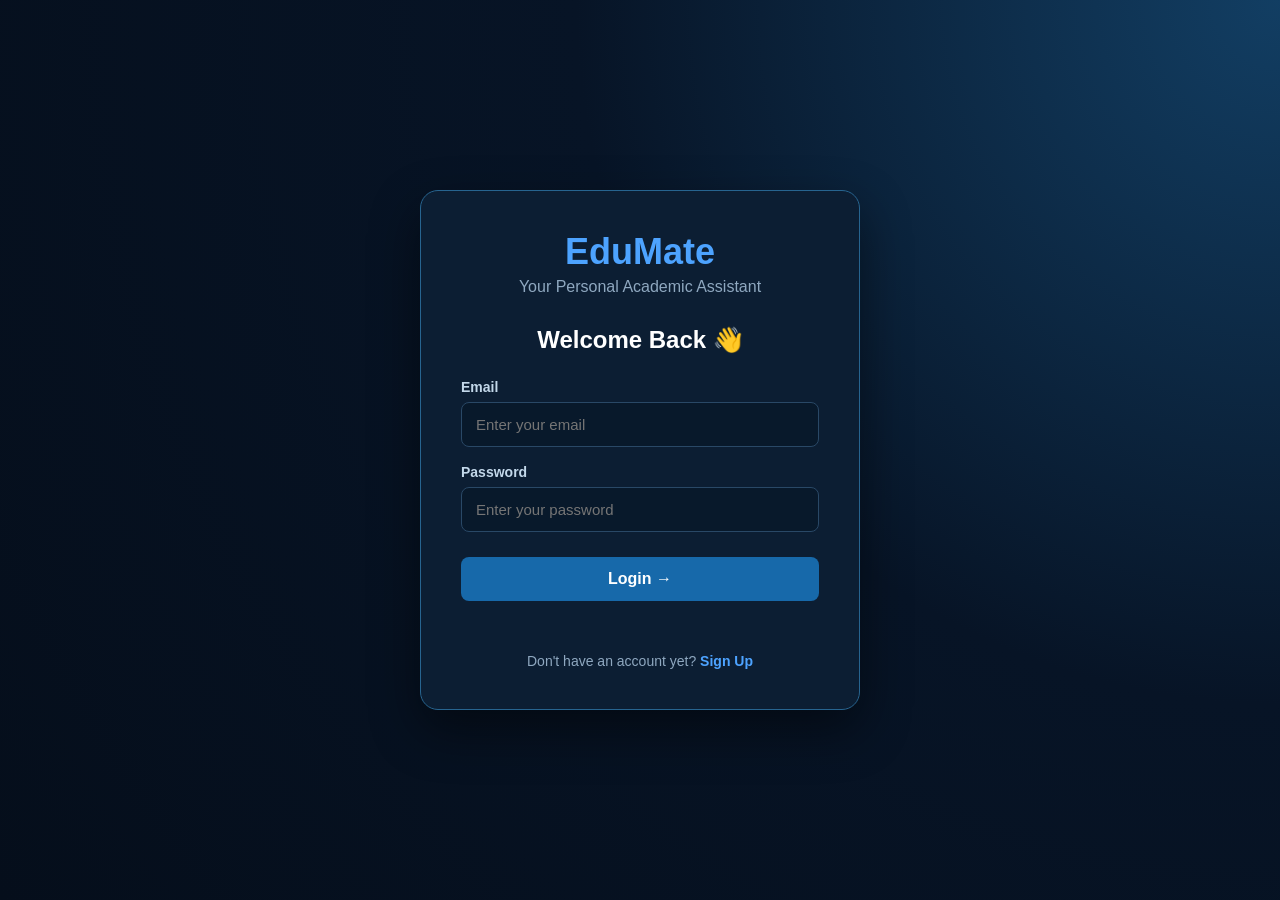
==== commit 0349d70f: "added new features shortlist,compare,etc" ====
--- a/index.html
+++ b/index.html
@@ -2,389 +2,1371 @@
 <html lang="en">
 
 <head>
+
     <meta charset="UTF-8">
     <meta name="viewport" content="width=device-width, initial-scale=1.0">
 
-    <title>EduMate - Personal Academic Assistant</title>
-
-    <link rel="stylesheet" href="style.css">
+    <title>EduMate - Your Personal Academic Assistant</title>
+
+    <style>
+        * {
+            box-sizing: border-box;
+        }
+
+        body {
+            margin: 0;
+            font-family: "Segoe UI", Arial, sans-serif;
+            background: #071426;
+            color: #e8f0f8;
+        }
+
+
+        /* =====================================================
+           AUTHENTICATION AREA
+        ===================================================== */
+
+        #authPage {
+
+            min-height: 100vh;
+
+            display: flex;
+
+            justify-content: center;
+
+            align-items: center;
+
+            padding: 25px;
+
+            background:
+                radial-gradient(circle at top right,
+                    #123e63 0%,
+                    #071426 45%,
+                    #050e1b 100%);
+        }
+
+
+        .auth-box {
+
+            width: 100%;
+
+            max-width: 440px;
+
+            background: #0c1e33;
+
+            border: 1px solid #27648f;
+
+            border-radius: 18px;
+
+            padding: 40px;
+
+            box-shadow:
+                0 20px 50px rgba(0, 0, 0, 0.45);
+        }
+
+
+        .auth-logo {
+
+            text-align: center;
+
+            color: #4da3ff;
+
+            font-size: 36px;
+
+            font-weight: 700;
+
+            margin-bottom: 5px;
+        }
+
+
+        .auth-subtitle {
+
+            text-align: center;
+
+            color: #8fa8c0;
+
+            margin-bottom: 30px;
+        }
+
+
+        .auth-title {
+
+            text-align: center;
+
+            color: #ffffff;
+
+            font-size: 24px;
+
+            margin: 0 0 25px;
+        }
+
+
+        .auth-input-group {
+
+            margin-bottom: 17px;
+        }
+
+
+        .auth-input-group label {
+
+            display: block;
+
+            margin-bottom: 7px;
+
+            color: #c3d8ea;
+
+            font-size: 14px;
+
+            font-weight: 600;
+        }
+
+
+        .auth-input-group input {
+
+            width: 100%;
+
+            padding: 13px 14px;
+
+            background: #08192b;
+
+            border: 1px solid #294866;
+
+            border-radius: 8px;
+
+            color: white;
+
+            font-size: 15px;
+
+            outline: none;
+        }
+
+
+        .auth-input-group input:focus {
+
+            border-color: #4da3ff;
+
+            box-shadow:
+                0 0 0 2px rgba(77, 163, 255, 0.12);
+        }
+
+
+        .auth-button {
+
+            width: 100%;
+
+            padding: 13px;
+
+            margin-top: 8px;
+
+            border: none;
+
+            border-radius: 8px;
+
+            background: #1769aa;
+
+            color: white;
+
+            font-size: 16px;
+
+            font-weight: 600;
+
+            cursor: pointer;
+        }
+
+
+        .auth-button:hover {
+
+            background: #1d7bc4;
+        }
+
+
+        .auth-switch {
+
+            text-align: center;
+
+            margin-top: 22px;
+
+            color: #8fa8c0;
+
+            font-size: 14px;
+        }
+
+
+        .auth-switch button {
+
+            border: none;
+
+            background: none;
+
+            color: #4da3ff;
+
+            font-weight: 600;
+
+            cursor: pointer;
+
+            font-size: 14px;
+
+            padding: 0;
+        }
+
+
+        .auth-switch button:hover {
+
+            text-decoration: underline;
+        }
+
+
+        .auth-message {
+
+            text-align: center;
+
+            font-size: 13px;
+
+            margin-top: 12px;
+
+            min-height: 18px;
+        }
+
+
+        .error-message {
+
+            color: #ff7777;
+        }
+
+
+        .success-message {
+
+            color: #55d68b;
+        }
+
+
+        .password-note {
+
+            color: #6f879e;
+
+            font-size: 12px;
+
+            margin-top: 5px;
+        }
+
+
+        /* =====================================================
+           DASHBOARD
+        ===================================================== */
+
+        #dashboard {
+
+            display: none;
+
+            min-height: 100vh;
+        }
+
+
+        /* =====================================================
+           HEADER
+        ===================================================== */
+
+        header {
+
+            background: #091a2e;
+
+            border-bottom: 1px solid #1c3854;
+
+            padding: 18px 6%;
+
+            position: sticky;
+
+            top: 0;
+
+            z-index: 1000;
+        }
+
+
+        .header {
+
+            display: flex;
+
+            justify-content: space-between;
+
+            align-items: center;
+        }
+
+
+        .brand {
+
+            display: flex;
+
+            flex-direction: column;
+        }
+
+
+        .logo {
+
+            color: #4da3ff;
+
+            font-size: 28px;
+
+            font-weight: 700;
+        }
+
+
+        .subtitle {
+
+            color: #8fa8c0;
+
+            font-size: 15px;
+
+            margin-top: 3px;
+        }
+
+
+        .header-right {
+
+            display: flex;
+
+            align-items: center;
+
+            gap: 14px;
+        }
+
+
+        /* =====================================================
+           AI ASSISTANT
+        ===================================================== */
+
+        .ai-button {
+
+            display: flex;
+
+            align-items: center;
+
+            gap: 9px;
+
+            padding: 11px 17px;
+
+            border-radius: 9px;
+
+            background: #102c49;
+
+            border: 1px solid #2879b8;
+
+            color: #8dccff;
+
+            font-size: 14px;
+
+            font-weight: 600;
+
+            cursor: default;
+        }
+
+
+        .ai-icon {
+
+            font-size: 18px;
+        }
+
+
+        /* =====================================================
+           LOGOUT
+        ===================================================== */
+
+        .logout {
+
+            background: #e64b4b;
+
+            border: none;
+
+            color: white;
+
+            padding: 11px 20px;
+
+            border-radius: 8px;
+
+            font-weight: 600;
+
+            cursor: pointer;
+        }
+
+
+        .logout:hover {
+
+            background: #c93636;
+        }
+
+
+        /* =====================================================
+           MAIN
+        ===================================================== */
+
+        main {
+
+            width: 86%;
+
+            max-width: 1250px;
+
+            margin: 35px auto 60px;
+        }
+
+
+        /* =====================================================
+           HERO
+        ===================================================== */
+
+        .hero {
+
+            background:
+                linear-gradient(135deg,
+                    #0d3155,
+                    #145c91);
+
+            border: 1px solid #27648f;
+
+            border-radius: 18px;
+
+            padding: 38px 30px;
+
+            margin-bottom: 42px;
+
+            text-align: center;
+
+            box-shadow:
+                0 12px 30px rgba(0, 0, 0, 0.25);
+        }
+
+
+        .hero h1 {
+
+            margin: 0 0 10px;
+
+            font-size: 34px;
+
+            color: white;
+        }
+
+
+        .hero p {
+
+            margin: 0;
+
+            color: #c3d8ea;
+
+            font-size: 17px;
+        }
+
+
+        /* =====================================================
+           SECTIONS
+        ===================================================== */
+
+        .section {
+
+            margin-bottom: 48px;
+        }
+
+
+        .section-title {
+
+            font-size: 27px;
+
+            margin: 0 0 7px;
+
+            color: #edf5fc;
+        }
+
+
+        .section-description {
+
+            margin: 0 0 22px;
+
+            color: #8fa8c0;
+
+            font-size: 16px;
+        }
+
+
+        /* =====================================================
+           FEATURE CARDS
+        ===================================================== */
+
+        .cards {
+
+            display: grid;
+
+            grid-template-columns:
+                repeat(3, 1fr);
+
+            gap: 22px;
+        }
+
+
+        .card {
+
+            background: #0c1e33;
+
+            border: 1px solid #1c3854;
+
+            border-radius: 15px;
+
+            padding: 25px;
+
+            min-height: 290px;
+
+            display: flex;
+
+            flex-direction: column;
+
+            transition: 0.2s ease;
+        }
+
+
+        .card:hover {
+
+            border-color: #2d75ad;
+
+            transform: translateY(-3px);
+
+            box-shadow:
+                0 10px 25px rgba(0, 0, 0, 0.2);
+        }
+
+
+        .icon {
+
+            width: 48px;
+
+            height: 48px;
+
+            display: flex;
+
+            align-items: center;
+
+            justify-content: center;
+
+            background: #12385d;
+
+            border-radius: 10px;
+
+            font-size: 25px;
+
+            margin-bottom: 17px;
+        }
+
+
+        .card h3 {
+
+            margin: 0 0 10px;
+
+            font-size: 21px;
+
+            color: #edf5fc;
+        }
+
+
+        .card p {
+
+            margin: 0 0 20px;
+
+            color: #9db2c8;
+
+            line-height: 1.6;
+
+            flex-grow: 1;
+        }
+
+
+        .open-button {
+
+            width: 100%;
+
+            padding: 11px;
+
+            border: none;
+
+            border-radius: 8px;
+
+            background: #1769aa;
+
+            color: white;
+
+            font-size: 14px;
+
+            font-weight: 600;
+
+            cursor: pointer;
+        }
+
+
+        .open-button:hover {
+
+            background: #1d7bc4;
+        }
+
+
+        /* =====================================================
+           ACADEMIC ORGANIZER
+        ===================================================== */
+
+        .organizer-grid {
+
+            display: grid;
+
+            grid-template-columns:
+                repeat(2, 1fr);
+
+            gap: 22px;
+        }
+
+
+        .organizer-grid .card {
+
+            min-height: 290px;
+        }
+
+
+        /* =====================================================
+           FOOTER
+        ===================================================== */
+
+        footer {
+
+            text-align: center;
+
+            border-top: 1px solid #1c3854;
+
+            padding: 25px;
+
+            color: #6f879e;
+
+            font-size: 13px;
+        }
+
+
+        /* =====================================================
+           RESPONSIVE
+        ===================================================== */
+
+        @media(max-width: 900px) {
+
+            .cards {
+
+                grid-template-columns:
+                    repeat(2, 1fr);
+            }
+
+            .organizer-grid {
+
+                grid-template-columns:
+                    repeat(2, 1fr);
+            }
+        }
+
+
+        @media(max-width: 650px) {
+
+            header {
+
+                padding: 15px 5%;
+            }
+
+
+            .header {
+
+                align-items: flex-start;
+
+                gap: 15px;
+            }
+
+
+            .header-right {
+
+                flex-direction: column;
+
+                align-items: flex-end;
+            }
+
+
+            .cards,
+            .organizer-grid {
+
+                grid-template-columns: 1fr;
+            }
+
+
+            main {
+
+                width: 92%;
+            }
+
+
+            .hero h1 {
+
+                font-size: 27px;
+            }
+
+
+            .login-box {
+
+                padding: 30px 24px;
+            }
+        }
+    </style>
+
 </head>
 
+
 <body>
 
-    <!-- =========================
-         LOGIN / SIGNUP PAGE
-    ========================== -->
-
-    <section id="authPage" class="auth-page">
-
-        <div class="auth-card">
+
+    <!-- =====================================================
+         AUTHENTICATION
+    ===================================================== -->
+
+    <div id="authPage">
+
+
+        <div class="auth-box">
+
 
             <div class="auth-logo">
-                🎓
+                EduMate
             </div>
 
-            <h1>EduMate</h1>
-
-            <p class="auth-subtitle">
+
+            <div class="auth-subtitle">
                 Your Personal Academic Assistant
-            </p>
-
-
-            <!-- LOGIN -->
-
-            <div id="loginBox">
-
-                <h2>Welcome Back 👋</h2>
-
-                <p class="auth-description">
-                    Login to continue to EduMate.
+            </div>
+
+
+
+            <!-- =================================================
+                 LOGIN FORM
+            ================================================= -->
+
+            <div id="loginForm">
+
+
+                <h2 class="auth-title">
+                    Welcome Back 👋
+                </h2>
+
+
+                <div class="auth-input-group">
+
+                    <label for="loginEmail">
+                        Email
+                    </label>
+
+                    <input type="email" id="loginEmail" placeholder="Enter your email" autocomplete="email">
+
+                </div>
+
+
+                <div class="auth-input-group">
+
+                    <label for="loginPassword">
+                        Password
+                    </label>
+
+                    <input type="password" id="loginPassword" placeholder="Enter your password"
+                        autocomplete="current-password">
+
+                </div>
+
+
+                <button class="auth-button" onclick="login()">
+                    Login →
+                </button>
+
+
+                <div id="loginMessage" class="auth-message"></div>
+
+
+                <div class="auth-switch">
+
+                    Don't have an account yet?
+
+                    <button onclick="showSignup()">
+                        Sign Up
+                    </button>
+
+                </div>
+
+            </div>
+
+
+
+            <!-- =================================================
+                 SIGNUP FORM
+            ================================================= -->
+
+            <div id="signupForm" style="display: none;">
+
+
+                <h2 class="auth-title">
+                    Create Your EduMate Account
+                </h2>
+
+
+                <div class="auth-input-group">
+
+                    <label for="signupName">
+                        Full Name
+                    </label>
+
+                    <input type="text" id="signupName" placeholder="Enter your name" autocomplete="name">
+
+                </div>
+
+
+                <div class="auth-input-group">
+
+                    <label for="signupEmail">
+                        Email
+                    </label>
+
+                    <input type="email" id="signupEmail" placeholder="Enter your email" autocomplete="email">
+
+                </div>
+
+
+                <div class="auth-input-group">
+
+                    <label for="signupPassword">
+                        Password
+                    </label>
+
+                    <input type="password" id="signupPassword" placeholder="Create a password"
+                        autocomplete="new-password">
+
+                    <div class="password-note">
+                        Password must contain at least 6 characters.
+                    </div>
+
+                </div>
+
+
+                <div class="auth-input-group">
+
+                    <label for="signupConfirmPassword">
+                        Confirm Password
+                    </label>
+
+                    <input type="password" id="signupConfirmPassword" placeholder="Re-enter your password"
+                        autocomplete="new-password">
+
+                </div>
+
+
+                <button class="auth-button" onclick="signup()">
+                    Create Account →
+                </button>
+
+
+                <div id="signupMessage" class="auth-message"></div>
+
+
+                <div class="auth-switch">
+
+                    Already have an account?
+
+                    <button onclick="showLogin()">
+                        Login
+                    </button>
+
+                </div>
+
+            </div>
+
+
+        </div>
+
+    </div>
+
+
+
+    <!-- =====================================================
+         DASHBOARD
+    ===================================================== -->
+
+    <div id="dashboard">
+
+
+        <!-- =================================================
+             HEADER
+        ================================================= -->
+
+        <header>
+
+            <div class="header">
+
+
+                <div class="brand">
+
+                    <div class="logo">
+                        EduMate
+                    </div>
+
+                    <div class="subtitle">
+                        Your Personal Academic Assistant
+                    </div>
+
+                </div>
+
+
+                <div class="header-right">
+
+
+                    <!-- AI ASSISTANT - TOP RIGHT ONLY -->
+
+                    <div class="ai-button">
+
+                        <span class="ai-icon">
+                            🤖
+                        </span>
+
+                        <span>
+                            EduMate AI Assistant
+                        </span>
+
+                    </div>
+
+
+                    <button class="logout" onclick="logout()">
+                        Logout
+                    </button>
+
+                </div>
+
+            </div>
+
+        </header>
+
+
+
+        <!-- =================================================
+             MAIN DASHBOARD
+        ================================================= -->
+
+        <main>
+
+
+            <!-- =================================================
+                 WELCOME
+            ================================================= -->
+
+            <section class="hero">
+
+                <h1>
+                    Welcome to EduMate 👋
+                </h1>
+
+                <p>
+                    Discover colleges, explore engineering branches,
+                    organize your studies and track your academic progress.
                 </p>
 
-
-                <label for="loginEmail">
-                    Email
-                </label>
-
-                <input type="email" id="loginEmail" placeholder="Enter your email">
-
-
-                <label for="loginPassword">
-                    Password
-                </label>
-
-                <input type="password" id="loginPassword" placeholder="Enter your password">
-
-
-                <button class="auth-button" onclick="loginUser()">
-
-                    Login
-
-                </button>
-
-
-                <p id="loginMessage" class="auth-message">
+            </section>
+
+
+
+            <!-- =================================================
+                 COLLEGE DISCOVERY
+            ================================================= -->
+
+            <section class="section">
+
+
+                <h2 class="section-title">
+                    🎯 College Discovery
+                </h2>
+
+
+                <p class="section-description">
+                    Find, shortlist and compare colleges based on your goals.
                 </p>
 
 
-                <p class="switch-auth">
-
-                    Don't have an account?
-
-                    <button class="text-button" onclick="showSignup()">
-
-                        Sign Up
-
-                    </button>
-
+                <div class="cards">
+
+
+                    <!-- PREDICTOR -->
+
+                    <div class="card">
+
+                        <div class="icon">
+                            🎓
+                        </div>
+
+                        <h3>
+                            College Predictor
+                        </h3>
+
+                        <p>
+                            Find suitable colleges based on your
+                            percentile, category, branch and preferences.
+                        </p>
+
+                        <button class="open-button" onclick="location.href='predictor.html'">
+                            Open Predictor →
+                        </button>
+
+                    </div>
+
+
+
+                    <!-- SHORTLIST -->
+
+                    <div class="card">
+
+                        <div class="icon">
+                            ⭐
+                        </div>
+
+                        <h3>
+                            College Shortlist
+                        </h3>
+
+                        <p>
+                            Save your preferred colleges in one place
+                            and create your personal college shortlist.
+                        </p>
+
+                        <button class="open-button" onclick="location.href='shortlist.html'">
+                            View Shortlist →
+                        </button>
+
+                    </div>
+
+
+
+                    <!-- COMPARE -->
+
+                    <div class="card">
+
+                        <div class="icon">
+                            ⚖️
+                        </div>
+
+                        <h3>
+                            Compare Colleges
+                        </h3>
+
+                        <p>
+                            Compare shortlisted colleges side-by-side
+                            to make better admission decisions.
+                        </p>
+
+                        <button class="open-button" onclick="location.href='compare.html'">
+                            Compare Colleges →
+                        </button>
+
+                    </div>
+
+
+                </div>
+
+            </section>
+
+
+
+            <!-- =================================================
+                 ENGINEERING EXPLORER
+            ================================================= -->
+
+            <section class="section">
+
+
+                <h2 class="section-title">
+                    🧭 Engineering Explorer
+                </h2>
+
+
+                <p class="section-description">
+                    Understand engineering branches and explore different
+                    academic options.
                 </p>
 
-            </div>
-
-
-
-            <!-- SIGNUP -->
-
-            <div id="signupBox" style="display: none;">
-
-                <h2>Create Account ✨</h2>
-
-                <p class="auth-description">
-                    Create your EduMate account.
+
+                <div class="cards">
+
+
+                    <!-- BRANCH EXPLORER -->
+
+                    <div class="card">
+
+                        <div class="icon">
+                            💻
+                        </div>
+
+                        <h3>
+                            Engineering Branch Explorer
+                        </h3>
+
+                        <p>
+                            Explore engineering branches, their subjects,
+                            required skills and possible career paths.
+                        </p>
+
+                        <button class="open-button" onclick="location.href='branches.html'">
+                            Explore Branches →
+                        </button>
+
+                    </div>
+
+
+
+                    <!-- PAPERS -->
+
+                    <div class="card">
+
+                        <div class="icon">
+                            📚
+                        </div>
+
+                        <h3>
+                            Previous Year Papers
+                        </h3>
+
+                        <p>
+                            Access previous year question papers for
+                            exam preparation and practice.
+                        </p>
+
+                        <button class="open-button" onclick="location.href='papers.html'">
+                            View Papers →
+                        </button>
+
+                    </div>
+
+
+
+                    <!-- ACADEMIC RESOURCES -->
+
+                    <div class="card">
+
+                        <div class="icon">
+                            💡
+                        </div>
+
+                        <h3>
+                            Academic Resources
+                        </h3>
+
+                        <p>
+                            Explore additional academic guidance,
+                            useful information and resources available
+                            in EduMate.
+                        </p>
+
+                        <button class="open-button" onclick="location.href='assistant.html'">
+                            Explore Resources →
+                        </button>
+
+                    </div>
+
+
+                </div>
+
+            </section>
+
+
+
+            <!-- =================================================
+                 ACADEMIC ORGANIZER
+            ================================================= -->
+
+            <section class="section">
+
+
+                <h2 class="section-title">
+                    📊 Academic Organizer
+                </h2>
+
+
+                <p class="section-description">
+                    Plan your studies and keep track of your academic progress.
                 </p>
 
 
-                <label for="signupEmail">
-                    Email
-                </label>
-
-                <input type="email" id="signupEmail" placeholder="Enter your email">
-
-
-                <label for="signupPassword">
-                    Password
-                </label>
-
-                <input type="password" id="signupPassword" placeholder="Create a password">
-
-
-                <label for="signupConfirmPassword">
-                    Confirm Password
-                </label>
-
-                <input type="password" id="signupConfirmPassword" placeholder="Confirm your password">
-
-
-                <button class="auth-button" onclick="signupUser()">
-
-                    Create Account
-
-                </button>
-
-
-                <p id="signupMessage" class="auth-message">
-                </p>
-
-
-                <p class="switch-auth">
-
-                    Already have an account?
-
-                    <button class="text-button" onclick="showLogin()">
-
-                        Login
-
-                    </button>
-
-                </p>
-
-            </div>
-
-        </div>
-
-    </section>
-
-
-
-    <!-- =========================
-         DASHBOARD
-    ========================== -->
-
-    <section id="dashboardPage" style="display: none;">
-
-        <header>
-
-            <div class="header-content">
-
-                <div>
-
-                    <h1>EduMate</h1>
-
-                    <p>
-                        Your Personal Academic Assistant
-                    </p>
+                <div class="organizer-grid">
+
+
+                    <!-- STUDY PLANNER -->
+
+                    <div class="card">
+
+                        <div class="icon">
+                            📅
+                        </div>
+
+                        <h3>
+                            Study Planner
+                        </h3>
+
+                        <p>
+                            Organize your study schedule, tasks
+                            and academic goals.
+                        </p>
+
+                        <button class="open-button" onclick="location.href='planner.html'">
+                            Open Planner →
+                        </button>
+
+                    </div>
+
+
+
+                    <!-- ACADEMIC TRACKER -->
+
+                    <div class="card">
+
+                        <div class="icon">
+                            📈
+                        </div>
+
+                        <h3>
+                            Academic Tracker
+                        </h3>
+
+                        <p>
+                            Track your academic progress and monitor
+                            your performance over time.
+                        </p>
+
+                        <button class="open-button" onclick="location.href='tracker.html'">
+                            Open Tracker →
+                        </button>
+
+                    </div>
+
 
                 </div>
 
-
-                <button class="logout-button" onclick="logoutUser()">
-
-                    Logout
-
-                </button>
-
-            </div>
-
-        </header>
-
-
-        <main>
-
-            <section class="welcome">
-
-                <h2>
-                    Welcome to EduMate 👋
-                </h2>
-
-                <p>
-                    Manage your academics, plan your studies
-                    and explore colleges.
-                </p>
-
             </section>
 
 
-
-            <section class="features">
-
-
-                <!-- PREDICTOR -->
-
-                <div class="feature-card">
-
-                    <div class="feature-icon">
-                        🎓
-                    </div>
-
-                    <h3>
-                        College Predictor
-                    </h3>
-
-                    <p>
-                        Find colleges based on your
-                        percentile, category, branch
-                        and preferences.
-                    </p>
-
-                    <button onclick="window.location.href='predictor.html'">
-
-                        Open Predictor
-
-                    </button>
-
-                </div>
-
-
-
-                <!-- TRACKER -->
-
-                <div class="feature-card">
-
-                    <div class="feature-icon">
-                        📊
-                    </div>
-
-                    <h3>
-                        Academic Tracker
-                    </h3>
-
-                    <p>
-                        Track your marks and monitor
-                        your academic performance.
-                    </p>
-
-                    <button onclick="window.location.href='tracker.html'">
-
-                        Open Tracker
-
-                    </button>
-
-                </div>
-
-
-
-                <!-- PLANNER -->
-
-                <div class="feature-card">
-
-                    <div class="feature-icon">
-                        📚
-                    </div>
-
-                    <h3>
-                        Study Planner
-                    </h3>
-
-                    <p>
-                        Organize your study tasks
-                        and manage your schedule.
-                    </p>
-
-                    <button onclick="window.location.href='planner.html'">
-
-                        Open Planner
-
-                    </button>
-
-                </div>
-
-
-            </section>
-
         </main>
 
 
+
+        <!-- =================================================
+             FOOTER
+        ================================================= -->
+
         <footer>
 
-            <p>
-                EduMate © 2026
-            </p>
+            EduMate © 2026 · Your Personal Academic Assistant
 
         </footer>
 
-    </section>
-
-
-
-    <!-- =========================
-         LOGIN JAVASCRIPT
-    ========================== -->
+
+    </div>
+
+
+
+    <!-- =====================================================
+         JAVASCRIPT
+    ===================================================== -->
 
     <script>
 
-        const authPage =
-            document.getElementById("authPage");
-
-        const dashboardPage =
-            document.getElementById("dashboardPage");
-
-
-        // -------------------------
-        // CHECK EXISTING LOGIN
-        // -------------------------
-
-        window.addEventListener(
-            "DOMContentLoaded",
-            function () {
-
-                const loggedIn =
-                    localStorage.getItem(
-                        "edumateLoggedIn"
-                    );
-
-                if (loggedIn === "true") {
-
-                    showDashboard();
-
-                }
-
-            }
-        );
-
-
-        // -------------------------
-        // SHOW SIGNUP
-        // -------------------------
+
+        /* =====================================================
+           INITIAL PAGE LOAD
+        ===================================================== */
+
+        window.onload = function () {
+
+            const loggedIn =
+                localStorage.getItem("edumateLoggedIn");
+
+            const account =
+                localStorage.getItem("edumateAccount");
+
+
+            if (
+                loggedIn === "true" &&
+                account
+            ) {
+
+                showDashboard();
+
+            }
+            else {
+
+                showLogin();
+
+            }
+
+        };
+
+
+
+        /* =====================================================
+           SHOW LOGIN
+        ===================================================== */
+
+        function showLogin() {
+
+            document.getElementById("loginForm").style.display =
+                "block";
+
+            document.getElementById("signupForm").style.display =
+                "none";
+
+            clearMessages();
+
+        }
+
+
+
+        /* =====================================================
+           SHOW SIGNUP
+        ===================================================== */
 
         function showSignup() {
 
-            document.getElementById(
-                "loginBox"
-            ).style.display = "none";
-
-
-            document.getElementById(
-                "signupBox"
-            ).style.display = "block";
-
-        }
-
-
-        // -------------------------
-        // SHOW LOGIN
-        // -------------------------
-
-        function showLogin() {
-
-            document.getElementById(
-                "signupBox"
-            ).style.display = "none";
-
-
-            document.getElementById(
-                "loginBox"
-            ).style.display = "block";
-
-        }
-
-
-        // -------------------------
-        // SIGNUP
-        // -------------------------
-
-        function signupUser() {
+            document.getElementById("loginForm").style.display =
+                "none";
+
+            document.getElementById("signupForm").style.display =
+                "block";
+
+            clearMessages();
+
+        }
+
+
+
+        /* =====================================================
+           CLEAR AUTH MESSAGES
+        ===================================================== */
+
+        function clearMessages() {
+
+            document.getElementById("loginMessage").textContent =
+                "";
+
+            document.getElementById("signupMessage").textContent =
+                "";
+
+        }
+
+
+
+        /* =====================================================
+           SIGN UP
+        ===================================================== */
+
+        function signup() {
+
+            const name =
+                document.getElementById("signupName").value.trim();
 
             const email =
-                document.getElementById(
-                    "signupEmail"
-                ).value.trim();
-
+                document.getElementById("signupEmail").value.trim();
 
             const password =
-                document.getElementById(
-                    "signupPassword"
-                ).value;
-
+                document.getElementById("signupPassword").value;
 
             const confirmPassword =
                 document.getElementById(
@@ -393,70 +1375,90 @@
 
 
             const message =
-                document.getElementById(
-                    "signupMessage"
-                );
-
-
-            if (!email || !password || !confirmPassword) {
+                document.getElementById("signupMessage");
+
+
+            message.className =
+                "auth-message error-message";
+
+
+            /* Empty fields */
+
+            if (
+                name === "" ||
+                email === "" ||
+                password === "" ||
+                confirmPassword === ""
+            ) {
 
                 message.textContent =
-                    "Please fill in all fields.";
-
-                message.className =
-                    "auth-message error";
+                    "Please fill in all the fields.";
 
                 return;
 
             }
 
+
+            /* Email validation */
+
+            const emailPattern =
+                /^[^\s@]+@[^\s@]+\.[^\s@]+$/;
+
+
+            if (!emailPattern.test(email)) {
+
+                message.textContent =
+                    "Please enter a valid email address.";
+
+                return;
+
+            }
+
+
+            /* Password length */
 
             if (password.length < 6) {
 
                 message.textContent =
                     "Password must contain at least 6 characters.";
 
-                message.className =
-                    "auth-message error";
-
                 return;
 
             }
 
+
+            /* Password confirmation */
 
             if (password !== confirmPassword) {
 
                 message.textContent =
                     "Passwords do not match.";
 
-                message.className =
-                    "auth-message error";
-
                 return;
 
             }
 
 
-            const existingUser =
-                localStorage.getItem(
-                    "edumateUser"
-                );
-
-
-            if (existingUser) {
-
-                const user =
-                    JSON.parse(existingUser);
-
-
-                if (user.email === email) {
+            /* Check existing account */
+
+            const existingAccount =
+                localStorage.getItem("edumateAccount");
+
+
+            if (existingAccount) {
+
+                const account =
+                    JSON.parse(existingAccount);
+
+
+                if (
+                    account.email.toLowerCase() ===
+                    email.toLowerCase()
+                ) {
 
                     message.textContent =
                         "An account with this email already exists.";
 
-                    message.className =
-                        "auth-message error";
-
                     return;
 
                 }
@@ -464,165 +1466,257 @@
             }
 
 
-            const user = {
+            /*
+                Store the account for this course-project prototype.
+                The login will later verify these exact values.
+            */
+
+            const account = {
+
+                name: name,
 
                 email: email,
 
                 password: password
 
             };
+
+
+            localStorage.setItem(
+                "edumateAccount",
+                JSON.stringify(account)
+            );
+
+
+            message.className =
+                "auth-message success-message";
+
+
+            message.textContent =
+                "Account created successfully!";
+
+
+            /*
+                Move to login after a short delay.
+            */
+
+            setTimeout(
+                function () {
+
+                    document.getElementById("loginEmail").value =
+                        email;
+
+                    document.getElementById("loginPassword").value =
+                        "";
+
+                    showLogin();
+
+
+                    document.getElementById("loginMessage").className =
+                        "auth-message success-message";
+
+
+                    document.getElementById("loginMessage").textContent =
+                        "Account created. Please login.";
+
+                },
+                900
+            );
+
+        }
+
+
+
+        /* =====================================================
+           LOGIN
+        ===================================================== */
+
+        function login() {
+
+            const email =
+                document.getElementById("loginEmail").value.trim();
+
+            const password =
+                document.getElementById("loginPassword").value;
+
+
+            const message =
+                document.getElementById("loginMessage");
+
+
+            message.className =
+                "auth-message error-message";
+
+
+            if (
+                email === "" ||
+                password === ""
+            ) {
+
+                message.textContent =
+                    "Please enter your email and password.";
+
+                return;
+
+            }
+
+
+            const savedAccount =
+                localStorage.getItem("edumateAccount");
+
+
+            /*
+                No account has been created yet.
+            */
+
+            if (!savedAccount) {
+
+                message.textContent =
+                    "No account found. Please sign up first.";
+
+                return;
+
+            }
+
+
+            const account =
+                JSON.parse(savedAccount);
+
+
+            /*
+                EXACT credential check
+            */
+
+            if (
+                email.toLowerCase() !==
+                account.email.toLowerCase()
+            ) {
+
+                message.textContent =
+                    "Incorrect email or password.";
+
+                return;
+
+            }
+
+
+            if (
+                password !== account.password
+            ) {
+
+                message.textContent =
+                    "Incorrect email or password.";
+
+                return;
+
+            }
+
+
+            /*
+                Successful login
+            */
+
+            localStorage.setItem(
+                "edumateLoggedIn",
+                "true"
+            );
 
 
             localStorage.setItem(
                 "edumateUser",
-                JSON.stringify(user)
+                account.name
             );
 
 
-            message.textContent =
-                "Account created successfully! Please login.";
-
-            message.className =
-                "auth-message success";
-
-
-            document.getElementById(
-                "signupEmail"
-            ).value = "";
-
-
-            document.getElementById(
-                "signupPassword"
-            ).value = "";
-
-
-            document.getElementById(
-                "signupConfirmPassword"
-            ).value = "";
-
-
-            setTimeout(
-                showLogin,
-                1200
-            );
-
-        }
-
-
-        // -------------------------
-        // LOGIN
-        // -------------------------
-
-        function loginUser() {
-
-            const email =
-                document.getElementById(
-                    "loginEmail"
-                ).value.trim();
-
-
-            const password =
-                document.getElementById(
-                    "loginPassword"
-                ).value;
-
-
-            const message =
-                document.getElementById(
-                    "loginMessage"
-                );
-
-
-            const savedUser =
-                localStorage.getItem(
-                    "edumateUser"
-                );
-
-
-            if (!savedUser) {
-
-                message.textContent =
-                    "No account found. Please sign up first.";
-
-                message.className =
-                    "auth-message error";
-
-                return;
-
-            }
-
-
-            const user =
-                JSON.parse(savedUser);
-
-
-            if (
-                email === user.email &&
-                password === user.password
-            ) {
-
-                localStorage.setItem(
-                    "edumateLoggedIn",
-                    "true"
-                );
-
-
-                showDashboard();
-
-            }
-
-            else {
-
-                message.textContent =
-                    "Incorrect email or password.";
-
-                message.className =
-                    "auth-message error";
-
-            }
-
-        }
-
-
-        // -------------------------
-        // SHOW DASHBOARD
-        // -------------------------
+            showDashboard();
+
+        }
+
+
+
+        /* =====================================================
+           SHOW DASHBOARD
+        ===================================================== */
 
         function showDashboard() {
 
-            authPage.style.display =
+            document.getElementById("authPage").style.display =
                 "none";
 
-            dashboardPage.style.display =
+            document.getElementById("dashboard").style.display =
                 "block";
 
         }
 
 
-        // -------------------------
-        // LOGOUT
-        // -------------------------
-
-        function logoutUser() {
+
+        /* =====================================================
+           LOGOUT
+        ===================================================== */
+
+        function logout() {
 
             localStorage.removeItem(
                 "edumateLoggedIn"
             );
 
 
-            dashboardPage.style.display =
+            document.getElementById("dashboard").style.display =
                 "none";
 
-            authPage.style.display =
+            document.getElementById("authPage").style.display =
                 "flex";
 
 
+            document.getElementById("loginEmail").value =
+                "";
+
+            document.getElementById("loginPassword").value =
+                "";
+
+
             showLogin();
 
         }
 
+
+
+        /* =====================================================
+           ENTER KEY SUPPORT
+        ===================================================== */
+
+        document.addEventListener(
+            "keydown",
+            function (event) {
+
+                if (
+                    event.key === "Enter" &&
+                    document.getElementById("authPage").style.display !== "none"
+                ) {
+
+                    const loginVisible =
+                        document.getElementById("loginForm").style.display !== "none";
+
+
+                    if (loginVisible) {
+
+                        login();
+
+                    }
+                    else {
+
+                        signup();
+
+                    }
+
+                }
+
+            }
+        );
+
     </script>
 
+
 </body>
 
 </html>
